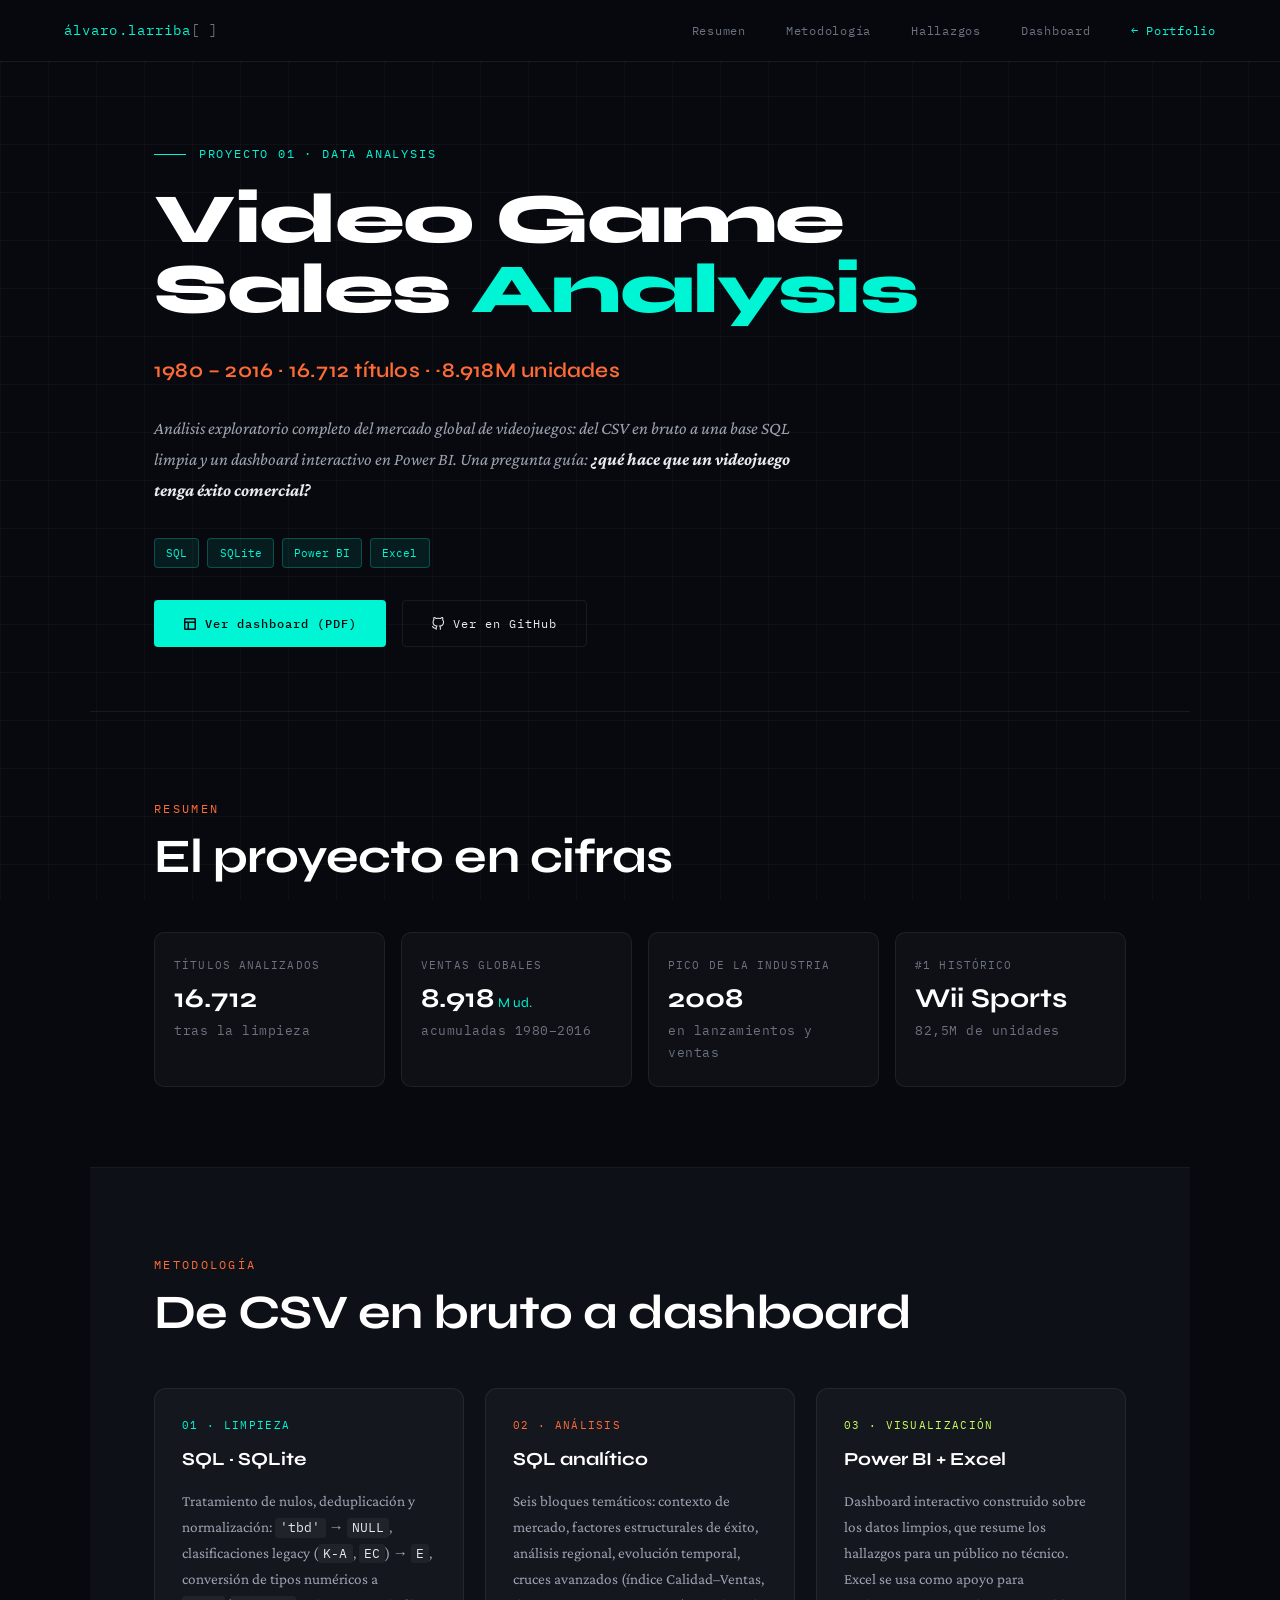
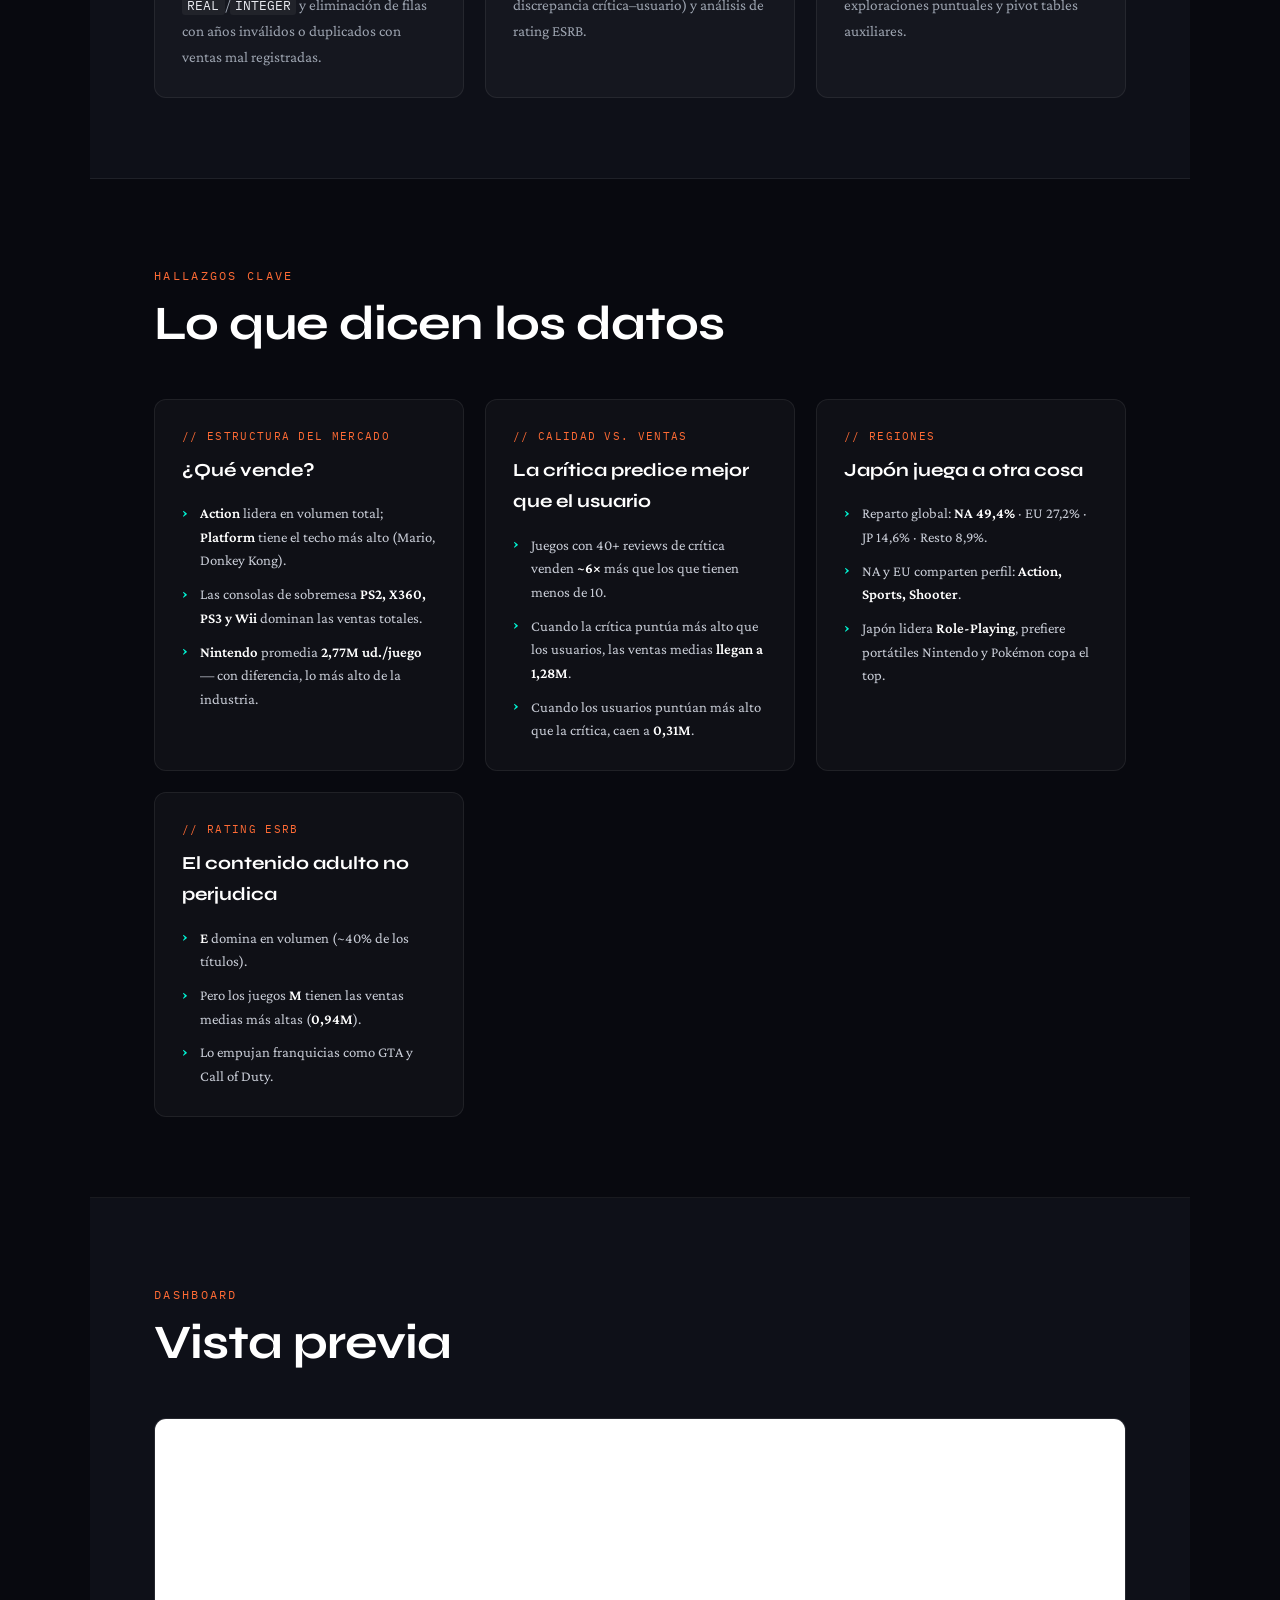
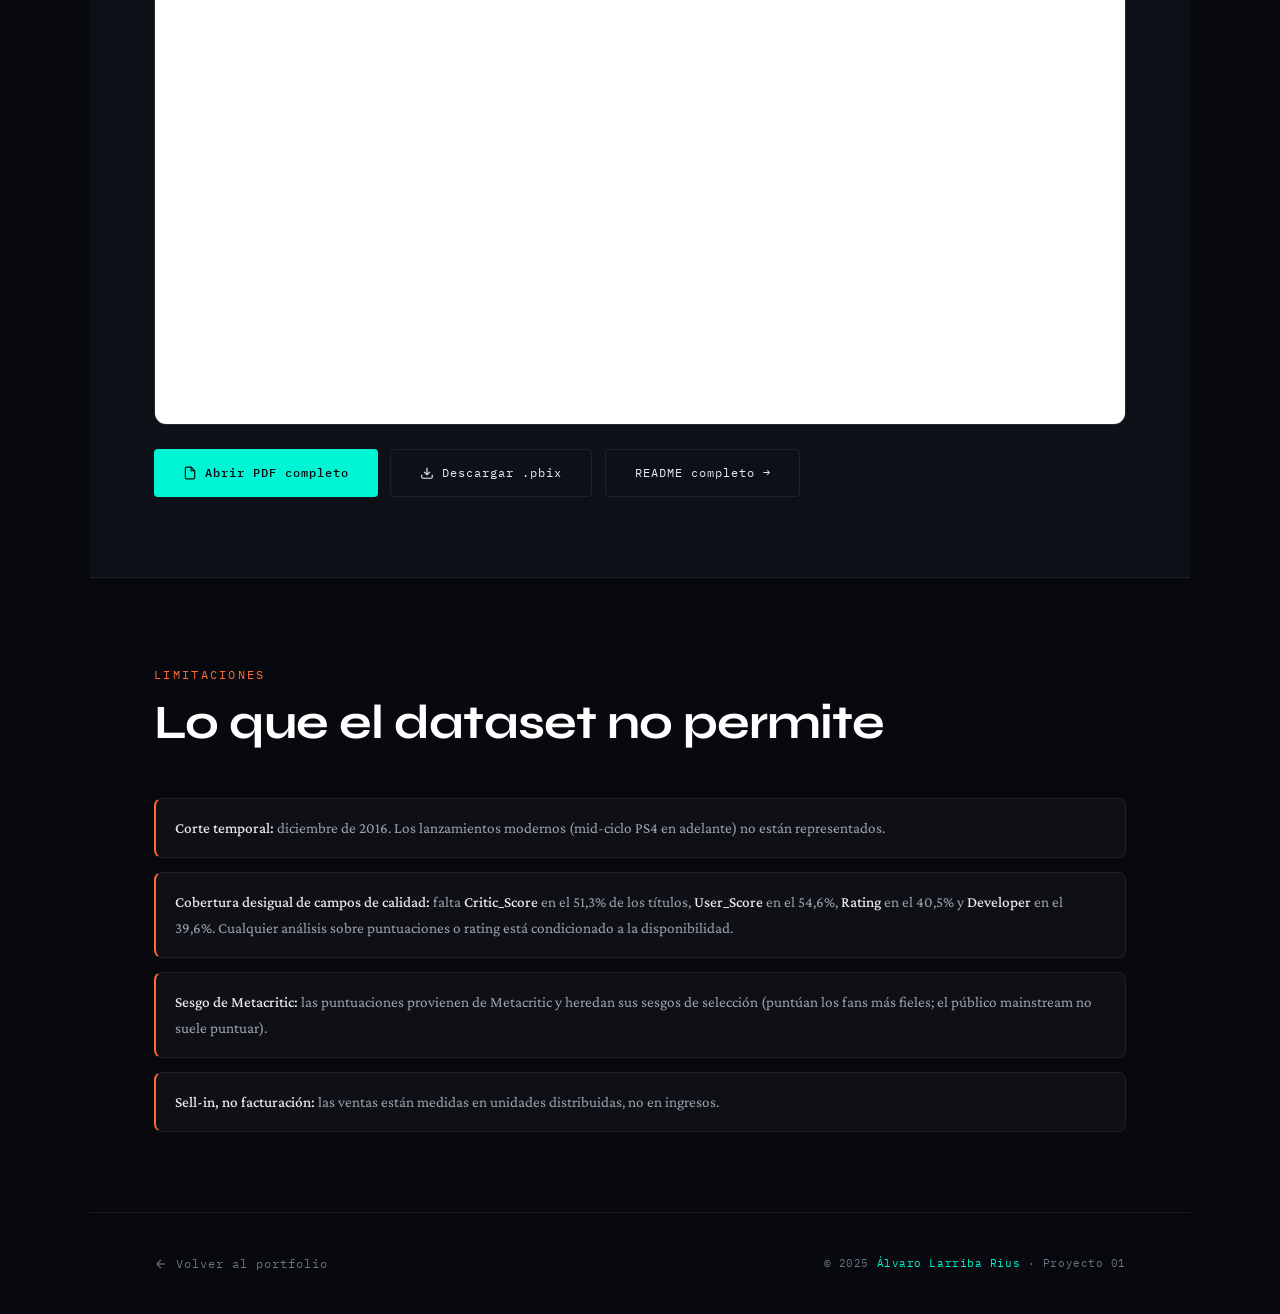
==== projects/proyecto-1/index.html @ a2db3024 "Initial commit: portfolio + Proyecto 01 (Video Game Sales Analysis)" ====
<!DOCTYPE html>
<html lang="es">
<head>
  <meta charset="UTF-8" />
  <meta name="viewport" content="width=device-width, initial-scale=1.0" />
  <title>Video Game Sales Analysis (1980–2016) · Álvaro Larriba</title>
  <meta name="description" content="Análisis exploratorio del mercado global de videojuegos: 16.712 títulos, ~8.918M unidades vendidas. SQL + Power BI + Excel." />

  <link rel="preconnect" href="https://fonts.googleapis.com" />
  <link rel="preconnect" href="https://fonts.gstatic.com" crossorigin />
  <link href="https://fonts.googleapis.com/css2?family=Syne:wght@400;600;700;800&family=IBM+Plex+Mono:wght@300;400;500&family=Crimson+Pro:ital,wght@0,300;0,400;1,300&display=swap" rel="stylesheet" />
  <link rel="stylesheet" href="../../css/styles.css" />

  <style>
    /* ============================================
       OVERRIDES sobre el styles.css del portfolio
       (el portfolio usa scroll oculto con page-view;
        aquí queremos scroll natural de página única)
       ============================================ */
    body { overflow: auto; }
    main.project-page { position: relative; z-index: 1; max-width: 1100px; margin: 0 auto; }

    /* HERO del proyecto */
    .project-hero {
      padding: 9rem 4rem 4rem;
      border-bottom: 1px solid var(--border);
    }
    .project-hero h1 {
      font-size: clamp(2.4rem, 5.5vw, 4.8rem);
      margin-bottom: 0.4em;
    }
    .project-hero .project-meta {
      font-family: 'Syne', sans-serif;
      font-size: clamp(1rem, 2vw, 1.3rem);
      font-weight: 600;
      color: var(--orange);
      margin-bottom: 1.6rem;
      letter-spacing: 0.01em;
    }
    .project-hero .project-lead {
      font-size: 1.1rem; color: #9ca3af;
      max-width: 640px; line-height: 1.75;
      margin-bottom: 2rem; font-style: italic;
    }
    .hero-tags {
      display: flex; flex-wrap: wrap; gap: 0.5rem;
      margin-bottom: 2rem;
    }
    .hero-tags .tag { color: var(--cyan); background: rgba(0,245,212,0.08); border-color: rgba(0,245,212,0.25); }

    /* Secciones */
    .project-section {
      padding: 5rem 4rem;
      border-bottom: 1px solid var(--border);
    }
    .project-section:last-of-type { border-bottom: none; }

    /* Estadísticas */
    .stats-grid {
      display: grid;
      grid-template-columns: repeat(auto-fit, minmax(200px, 1fr));
      gap: 1rem;
      margin-top: 1rem;
    }
    .stat-card {
      background: var(--card); border: 1px solid var(--border);
      border-radius: 10px; padding: 1.4rem 1.2rem;
      transition: border-color 0.2s, transform 0.2s;
    }
    .stat-card:hover { border-color: rgba(0,245,212,0.25); transform: translateY(-2px); }
    .stat-label {
      font-family: 'IBM Plex Mono', monospace;
      font-size: 0.68rem; letter-spacing: 0.1em; text-transform: uppercase;
      color: var(--muted); margin-bottom: 0.6rem;
    }
    .stat-value {
      font-family: 'Syne', sans-serif; font-size: 1.7rem;
      font-weight: 700; color: #fff; line-height: 1.1;
    }
    .stat-value .unit {
      font-size: 0.85rem; color: var(--cyan); margin-left: 0.25em; font-weight: 400;
    }
    .stat-sub {
      margin-top: 0.4rem; font-size: 0.8rem; color: var(--muted);
      font-family: 'IBM Plex Mono', monospace; letter-spacing: 0.04em;
    }

    /* Metodología */
    .method-grid {
      display: grid;
      grid-template-columns: repeat(auto-fit, minmax(260px, 1fr));
      gap: 1.3rem;
    }
    .method-card {
      background: var(--card); border: 1px solid var(--border);
      border-radius: 12px; padding: 1.7rem;
      position: relative; overflow: hidden;
      transition: transform 0.25s, border-color 0.25s;
    }
    .method-card::before {
      content: ''; position: absolute; top: 0; left: 0; right: 0; height: 3px;
      background: var(--ac, var(--cyan));
      transform: scaleX(0); transform-origin: left;
      transition: transform 0.3s;
    }
    .method-card:hover { transform: translateY(-3px); }
    .method-card:hover::before { transform: scaleX(1); }
    .method-card:nth-child(1) { --ac: var(--cyan); }
    .method-card:nth-child(2) { --ac: var(--orange); }
    .method-card:nth-child(3) { --ac: var(--lime); }
    .method-step {
      font-family: 'IBM Plex Mono', monospace;
      font-size: 0.68rem; letter-spacing: 0.12em;
      text-transform: uppercase; color: var(--ac, var(--cyan));
      margin-bottom: 0.6rem;
    }
    .method-title {
      font-family: 'Syne', sans-serif; font-size: 1.15rem;
      font-weight: 700; color: #fff; margin-bottom: 0.8rem;
    }
    .method-body {
      font-size: 0.95rem; color: #9ca3af; line-height: 1.7;
    }
    .method-body code {
      font-family: 'IBM Plex Mono', monospace; font-size: 0.85em;
      background: rgba(255,255,255,0.05); padding: 0.1em 0.4em;
      border-radius: 3px; color: var(--text);
    }

    /* Hallazgos */
    .findings-grid {
      display: grid;
      grid-template-columns: repeat(auto-fit, minmax(280px, 1fr));
      gap: 1.3rem;
    }
    .finding-card {
      background: var(--card); border: 1px solid var(--border);
      border-radius: 12px; padding: 1.7rem;
      transition: border-color 0.2s, transform 0.2s;
    }
    .finding-card:hover { border-color: rgba(255,107,53,0.25); transform: translateY(-2px); }
    .finding-head {
      font-family: 'IBM Plex Mono', monospace;
      font-size: 0.68rem; letter-spacing: 0.12em;
      text-transform: uppercase; color: var(--orange);
      margin-bottom: 0.6rem;
    }
    .finding-title {
      font-family: 'Syne', sans-serif; font-size: 1.15rem;
      font-weight: 700; color: #fff; margin-bottom: 1rem;
    }
    .finding-card ul {
      list-style: none; padding: 0; margin: 0;
      display: flex; flex-direction: column; gap: 0.65rem;
    }
    .finding-card li {
      font-size: 0.92rem; color: #c8ccd6; line-height: 1.6;
      padding-left: 1.1rem; position: relative;
    }
    .finding-card li::before {
      content: '›'; position: absolute; left: 0; top: -0.1em;
      color: var(--cyan); font-weight: 700;
    }
    .finding-card strong { color: #fff; font-weight: 600; }

    /* Dashboard preview */
    .dashboard-frame {
      position: relative;
      border: 1px solid var(--border);
      border-radius: 12px; overflow: hidden;
      background: var(--card);
      aspect-ratio: 16 / 10;
      margin-bottom: 1.5rem;
    }
    .dashboard-frame iframe {
      width: 100%; height: 100%; border: 0;
      background: #fff;
    }
    .dashboard-fallback {
      display: none;
      padding: 3rem 2rem; text-align: center;
    }
    .dashboard-fallback svg { opacity: 0.5; margin-bottom: 1rem; }
    .dashboard-actions {
      display: flex; gap: 0.8rem; flex-wrap: wrap;
    }

    /* Limitaciones */
    .limits-list {
      list-style: none; padding: 0; margin: 0;
      display: flex; flex-direction: column; gap: 0.9rem;
    }
    .limits-list li {
      font-size: 0.95rem; color: #9ca3af; line-height: 1.7;
      padding: 1rem 1.2rem;
      background: var(--card); border: 1px solid var(--border);
      border-radius: 8px; border-left: 2px solid var(--orange);
    }
    .limits-list li strong { color: var(--text); font-weight: 500; }

    /* Footer del proyecto */
    .project-footer {
      padding: 2.5rem 4rem;
      display: flex; justify-content: space-between; align-items: center;
      gap: 1rem; flex-wrap: wrap;
      border-top: 1px solid var(--border);
    }
    .project-footer .back-link {
      font-family: 'IBM Plex Mono', monospace;
      font-size: 0.78rem; letter-spacing: 0.08em;
      color: var(--muted); transition: color 0.2s;
      display: inline-flex; align-items: center; gap: 0.5rem;
    }
    .project-footer .back-link:hover { color: var(--cyan); }
    .project-footer .footer-copy {
      font-family: 'IBM Plex Mono', monospace;
      font-size: 0.7rem; color: var(--muted);
    }
    .project-footer .footer-copy span { color: var(--cyan); }

    /* Responsive */
    @media (max-width: 768px) {
      .project-hero { padding: 7rem 1.5rem 3rem; }
      .project-section { padding: 3.5rem 1.5rem; }
      .project-footer { padding: 1.8rem 1.5rem; }
      .dashboard-frame { aspect-ratio: 4 / 5; }
    }
    @media (max-width: 480px) {
      .project-hero { padding: 6rem 1rem 2.5rem; }
      .project-section { padding: 2.8rem 1rem; }
      .project-footer { padding: 1.4rem 1rem; }
      .stat-value { font-size: 1.4rem; }
      .dashboard-frame { display: none; }
      .dashboard-fallback { display: block; }
    }
  </style>
</head>
<body>

  <!-- NAV -->
  <nav>
    <a href="../../index.html" class="nav-logo">álvaro.larriba<span style="color:var(--muted)">[ ]</span></a>
    <ul class="nav-links">
      <li><a href="#overview">Resumen</a></li>
      <li><a href="#methodology">Metodología</a></li>
      <li><a href="#findings">Hallazgos</a></li>
      <li><a href="#dashboard">Dashboard</a></li>
      <li><a href="../../index.html#projects" style="color:var(--cyan)">← Portfolio</a></li>
    </ul>
  </nav>

  <main class="project-page">

    <!-- HERO -->
    <section class="project-hero">
      <div class="hero-tag">Proyecto 01 · Data Analysis</div>
      <h1>Video Game<br>Sales <span class="accent">Analysis</span></h1>
      <div class="project-meta">1980 – 2016 · 16.712 títulos · ~8.918M unidades</div>
      <p class="project-lead">
        Análisis exploratorio completo del mercado global de videojuegos: del CSV en bruto
        a una base SQL limpia y un dashboard interactivo en Power BI. Una pregunta guía:
        <strong style="color:var(--text)">¿qué hace que un videojuego tenga éxito comercial?</strong>
      </p>
      <div class="hero-tags">
        <span class="tag solid">SQL</span>
        <span class="tag solid">SQLite</span>
        <span class="tag solid">Power BI</span>
        <span class="tag solid">Excel</span>
      </div>
      <div class="hero-ctas">
        <a href="powerbi/Video%20Games%20Market%20Analysis.pdf" target="_blank" rel="noopener" class="btn btn-primary">
          <svg width="14" height="14" viewBox="0 0 24 24" fill="none" stroke="currentColor" stroke-width="2.5"><rect x="3" y="3" width="18" height="18" rx="1"/><path d="M3 9h18M9 21V9"/></svg>
          Ver dashboard (PDF)
        </a>
        <a href="https://github.com/alvaro-larry/Portfolio/tree/main/projects/proyecto-1" target="_blank" rel="noopener" class="btn btn-ghost">
          <svg width="14" height="14" viewBox="0 0 24 24" fill="none" stroke="currentColor" stroke-width="1.8"><path d="M9 19c-5 1.5-5-2.5-7-3m14 6v-3.87a3.37 3.37 0 00-.94-2.61c3.14-.35 6.44-1.54 6.44-7A5.44 5.44 0 0020 4.77 5.07 5.07 0 0019.91 1S18.73.65 16 2.48a13.38 13.38 0 00-7 0C6.27.65 5.09 1 5.09 1A5.07 5.07 0 005 4.77a5.44 5.44 0 00-1.5 3.78c0 5.42 3.3 6.61 6.44 7A3.37 3.37 0 009 18.13V22"/></svg>
          Ver en GitHub
        </a>
      </div>
    </section>

    <!-- OVERVIEW -->
    <section id="overview" class="project-section">
      <div class="section-label">Resumen</div>
      <h2>El proyecto en cifras</h2>
      <div class="stats-grid">
        <div class="stat-card">
          <div class="stat-label">Títulos analizados</div>
          <div class="stat-value">16.712</div>
          <div class="stat-sub">tras la limpieza</div>
        </div>
        <div class="stat-card">
          <div class="stat-label">Ventas globales</div>
          <div class="stat-value">8.918<span class="unit">M ud.</span></div>
          <div class="stat-sub">acumuladas 1980–2016</div>
        </div>
        <div class="stat-card">
          <div class="stat-label">Pico de la industria</div>
          <div class="stat-value">2008</div>
          <div class="stat-sub">en lanzamientos y ventas</div>
        </div>
        <div class="stat-card">
          <div class="stat-label">#1 histórico</div>
          <div class="stat-value">Wii Sports</div>
          <div class="stat-sub">82,5M de unidades</div>
        </div>
      </div>
    </section>

    <!-- METHODOLOGY -->
    <section id="methodology" class="project-section" style="background: var(--bg2);">
      <div class="section-label">Metodología</div>
      <h2>De CSV en bruto a dashboard</h2>
      <div class="method-grid">

        <div class="method-card">
          <div class="method-step">01 · Limpieza</div>
          <div class="method-title">SQL · SQLite</div>
          <div class="method-body">
            Tratamiento de nulos, deduplicación y normalización: <code>'tbd'</code> → <code>NULL</code>,
            clasificaciones legacy (<code>K-A</code>, <code>EC</code>) → <code>E</code>, conversión de
            tipos numéricos a <code>REAL</code>/<code>INTEGER</code> y eliminación de filas con años
            inválidos o duplicados con ventas mal registradas.
          </div>
        </div>

        <div class="method-card">
          <div class="method-step">02 · Análisis</div>
          <div class="method-title">SQL analítico</div>
          <div class="method-body">
            Seis bloques temáticos: contexto de mercado, factores estructurales de éxito,
            análisis regional, evolución temporal, cruces avanzados (índice Calidad–Ventas,
            discrepancia crítica–usuario) y análisis de rating ESRB.
          </div>
        </div>

        <div class="method-card">
          <div class="method-step">03 · Visualización</div>
          <div class="method-title">Power BI + Excel</div>
          <div class="method-body">
            Dashboard interactivo construido sobre los datos limpios, que resume los hallazgos
            para un público no técnico. Excel se usa como apoyo para exploraciones puntuales y
            pivot tables auxiliares.
          </div>
        </div>

      </div>
    </section>

    <!-- FINDINGS -->
    <section id="findings" class="project-section">
      <div class="section-label">Hallazgos clave</div>
      <h2>Lo que dicen los datos</h2>
      <div class="findings-grid">

        <div class="finding-card">
          <div class="finding-head">// Estructura del mercado</div>
          <div class="finding-title">¿Qué vende?</div>
          <ul>
            <li><strong>Action</strong> lidera en volumen total; <strong>Platform</strong> tiene el techo más alto (Mario, Donkey Kong).</li>
            <li>Las consolas de sobremesa <strong>PS2, X360, PS3 y Wii</strong> dominan las ventas totales.</li>
            <li><strong>Nintendo</strong> promedia <strong>2,77M ud./juego</strong> — con diferencia, lo más alto de la industria.</li>
          </ul>
        </div>

        <div class="finding-card">
          <div class="finding-head">// Calidad vs. ventas</div>
          <div class="finding-title">La crítica predice mejor que el usuario</div>
          <ul>
            <li>Juegos con 40+ reviews de crítica venden <strong>~6×</strong> más que los que tienen menos de 10.</li>
            <li>Cuando la crítica puntúa más alto que los usuarios, las ventas medias <strong>llegan a 1,28M</strong>.</li>
            <li>Cuando los usuarios puntúan más alto que la crítica, caen a <strong>0,31M</strong>.</li>
          </ul>
        </div>

        <div class="finding-card">
          <div class="finding-head">// Regiones</div>
          <div class="finding-title">Japón juega a otra cosa</div>
          <ul>
            <li>Reparto global: <strong>NA 49,4%</strong> · EU 27,2% · JP 14,6% · Resto 8,9%.</li>
            <li>NA y EU comparten perfil: <strong>Action, Sports, Shooter</strong>.</li>
            <li>Japón lidera <strong>Role-Playing</strong>, prefiere portátiles Nintendo y Pokémon copa el top.</li>
          </ul>
        </div>

        <div class="finding-card">
          <div class="finding-head">// Rating ESRB</div>
          <div class="finding-title">El contenido adulto no perjudica</div>
          <ul>
            <li><strong>E</strong> domina en volumen (~40% de los títulos).</li>
            <li>Pero los juegos <strong>M</strong> tienen las ventas medias más altas (<strong>0,94M</strong>).</li>
            <li>Lo empujan franquicias como GTA y Call of Duty.</li>
          </ul>
        </div>

      </div>
    </section>

    <!-- DASHBOARD -->
    <section id="dashboard" class="project-section" style="background: var(--bg2);">
      <div class="section-label">Dashboard</div>
      <h2>Vista previa</h2>
      <div class="dashboard-frame">
        <iframe src="powerbi/Video%20Games%20Market%20Analysis.pdf#toolbar=0&navpanes=0&view=FitH" title="Dashboard Power BI · Video Games Market Analysis"></iframe>
      </div>
      <div class="dashboard-fallback">
        <svg width="56" height="56" viewBox="0 0 24 24" fill="none" stroke="currentColor" stroke-width="1.4"><path d="M14 2H6a2 2 0 0 0-2 2v16a2 2 0 0 0 2 2h12a2 2 0 0 0 2-2V8z"/><polyline points="14 2 14 8 20 8"/></svg>
        <p style="color:var(--muted);font-family:'IBM Plex Mono',monospace;font-size:0.85rem;margin-bottom:1.2rem;">
          La vista previa embebida no se muestra en móvil. Abre el PDF a tamaño completo:
        </p>
      </div>
      <div class="dashboard-actions">
        <a href="powerbi/Video%20Games%20Market%20Analysis.pdf" target="_blank" rel="noopener" class="btn btn-primary">
          <svg width="14" height="14" viewBox="0 0 24 24" fill="none" stroke="currentColor" stroke-width="2"><path d="M14 2H6a2 2 0 0 0-2 2v16a2 2 0 0 0 2 2h12a2 2 0 0 0 2-2V8z"/><polyline points="14 2 14 8 20 8"/></svg>
          Abrir PDF completo
        </a>
        <a href="powerbi/Video%20Games%20Market%20Analysis.pbix" class="btn btn-ghost">
          <svg width="14" height="14" viewBox="0 0 24 24" fill="none" stroke="currentColor" stroke-width="2"><path d="M21 15v4a2 2 0 0 1-2 2H5a2 2 0 0 1-2-2v-4"/><polyline points="7 10 12 15 17 10"/><line x1="12" y1="15" x2="12" y2="3"/></svg>
          Descargar .pbix
        </a>
        <a href="https://github.com/alvaro-larry/Portfolio/blob/main/projects/proyecto-1/README.md" target="_blank" rel="noopener" class="btn btn-ghost">
          README completo →
        </a>
      </div>
    </section>

    <!-- LIMITATIONS -->
    <section class="project-section">
      <div class="section-label">Limitaciones</div>
      <h2>Lo que el dataset no permite</h2>
      <ul class="limits-list">
        <li><strong>Corte temporal:</strong> diciembre de 2016. Los lanzamientos modernos (mid-ciclo PS4 en adelante) no están representados.</li>
        <li><strong>Cobertura desigual de campos de calidad:</strong> falta <strong>Critic_Score</strong> en el 51,3% de los títulos, <strong>User_Score</strong> en el 54,6%, <strong>Rating</strong> en el 40,5% y <strong>Developer</strong> en el 39,6%. Cualquier análisis sobre puntuaciones o rating está condicionado a la disponibilidad.</li>
        <li><strong>Sesgo de Metacritic:</strong> las puntuaciones provienen de Metacritic y heredan sus sesgos de selección (puntúan los fans más fieles; el público mainstream no suele puntuar).</li>
        <li><strong>Sell-in, no facturación:</strong> las ventas están medidas en unidades distribuidas, no en ingresos.</li>
      </ul>
    </section>

  </main>

  <!-- FOOTER -->
  <footer class="project-footer">
    <a href="../../index.html#projects" class="back-link">
      <svg width="14" height="14" viewBox="0 0 24 24" fill="none" stroke="currentColor" stroke-width="2"><line x1="19" y1="12" x2="5" y2="12"/><polyline points="12 19 5 12 12 5"/></svg>
      Volver al portfolio
    </a>
    <div class="footer-copy">© 2025 <span>Álvaro Larriba Rius</span> · Proyecto 01</div>
  </footer>

</body>
</html>
---- css/styles.css ----
:root {
      --bg:     #08090f;
      --bg2:    #0e1018;
      --grid:   rgba(255,255,255,0.03);
      --cyan:   #00f5d4;
      --orange: #ff6b35;
      --lime:   #c8ff57;
      --purple: #9b72ff;
      --text:   #e8eaf0;
      --muted:  #6b7280;
      --border: rgba(255,255,255,0.07);
      --card:   rgba(255,255,255,0.03);
    }
    *, *::before, *::after { box-sizing: border-box; margin: 0; padding: 0; }
    html { scroll-behavior: smooth; }
    body {
      background: var(--bg);
      color: var(--text);
      font-family: 'Crimson Pro', Georgia, serif;
      font-size: 18px;
      line-height: 1.7;
      overflow: hidden;
    }
    a { color: inherit; text-decoration: none; }

    body::before {
      content: '';
      position: fixed; inset: 0;
      background-image:
        linear-gradient(var(--grid) 1px, transparent 1px),
        linear-gradient(90deg, var(--grid) 1px, transparent 1px);
      background-size: 48px 48px;
      pointer-events: none; z-index: 0;
    }

    nav {
      position: fixed; top: 0; left: 0; right: 0; z-index: 100;
      display: flex; justify-content: space-between; align-items: center;
      padding: 1.2rem 4rem;
      background: rgba(8,9,15,0.85);
      backdrop-filter: blur(12px);
      border-bottom: 1px solid var(--border);
    }
    .nav-logo {
      font-family: 'IBM Plex Mono', monospace;
      font-size: 0.85rem; color: var(--cyan); letter-spacing: 0.08em;
    }
    .nav-links {
      display: flex; gap: 2.5rem; list-style: none;
      font-family: 'IBM Plex Mono', monospace;
      font-size: 0.78rem; letter-spacing: 0.06em;
    }
    .nav-links a { color: var(--muted); transition: color 0.2s; }
    .nav-links a:hover,
    .nav-links a.active { color: var(--cyan); }

    section { position: relative; z-index: 1; }
    main.page-wrapper {
      position: relative;
      min-height: 100vh;
      overflow: hidden;
    }
    .page-view {
      display: none;
      position: absolute;
      inset: 0;
      overflow-y: auto;
      padding-top: 8rem;
      background: inherit;
    }
    .page-view.active {
      display: block;
    }

    /* HERO */
    #hero {
      min-height: 100vh;
      display: flex; flex-direction: column; justify-content: center;
      padding: 8rem 4rem 4rem;
      max-width: 1100px; margin: 0 auto;
    }
    .hero-tag {
      font-family: 'IBM Plex Mono', monospace;
      font-size: 0.75rem; letter-spacing: 0.15em; color: var(--cyan);
      text-transform: uppercase; margin-bottom: 1.2rem;
      display: flex; align-items: center; gap: 0.8rem;
    }
    .hero-tag::before { content: ''; display: block; width: 32px; height: 1px; background: var(--cyan); }
    h1 {
      font-family: 'Syne', sans-serif; font-weight: 800;
      font-size: clamp(3rem, 7vw, 6.5rem); line-height: 1.0;
      letter-spacing: -0.02em; color: #fff; margin-bottom: 0.2em;
    }
    h1 .accent, .accent { color: var(--cyan); }
    .hero-role {
      font-family: 'Syne', sans-serif;
      font-size: clamp(1.2rem, 2.5vw, 1.8rem); font-weight: 600;
      color: var(--orange); margin-bottom: 1.8rem; letter-spacing: 0.01em;
    }
    .hero-desc {
      font-size: 1.15rem; color: #9ca3af;
      max-width: 560px; line-height: 1.8;
      margin-bottom: 3rem; font-style: italic;
    }
    .hero-ctas { display: flex; gap: 1rem; flex-wrap: wrap; }
    .btn {
      font-family: 'IBM Plex Mono', monospace;
      font-size: 0.78rem; letter-spacing: 0.08em;
      padding: 0.75rem 1.8rem; border-radius: 4px;
      cursor: pointer; transition: all 0.2s;
      display: inline-flex; align-items: center; gap: 0.5rem;
    }
    .btn-primary { background: var(--cyan); color: #08090f; border: none; font-weight: 500; }
    .btn-primary:hover { background: #fff; transform: translateY(-2px); box-shadow: 0 8px 30px rgba(0,245,212,0.25); }
    .btn-ghost { background: transparent; color: var(--text); border: 1px solid var(--border); }
    .btn-ghost:hover { border-color: var(--cyan); color: var(--cyan); transform: translateY(-2px); }
    .scroll-hint {
      position: absolute; bottom: 2.5rem; left: 50%; transform: translateX(-50%);
      display: flex; flex-direction: column; align-items: center; gap: 0.5rem;
      font-family: 'IBM Plex Mono', monospace; font-size: 0.65rem;
      letter-spacing: 0.12em; color: var(--muted);
      animation: bounce 2s infinite;
    }
    @keyframes bounce {
      0%,100% { transform: translateX(-50%) translateY(0); }
      50%      { transform: translateX(-50%) translateY(8px); }
    }
    .cursor {
      display: inline-block; width: 3px; height: 0.85em;
      background: var(--cyan); margin-left: 4px;
      vertical-align: middle; animation: blink 1s step-end infinite;
    }
    @keyframes blink { 0%,100% { opacity: 1; } 50% { opacity: 0; } }

    /* SHARED */
    .section-inner { max-width: 1100px; margin: 0 auto; padding: 6rem 4rem; position: relative; }
    .section-label {
      position: relative;
      font-family: 'IBM Plex Mono', monospace; font-size: 0.72rem;
      letter-spacing: 0.2em; text-transform: uppercase; color: var(--orange);
      margin-bottom: 0.8rem; display: inline-flex; align-items: center; gap: 0.8rem;
    }
    .section-label::after { content: ''; flex: 1; height: 1px; background: var(--border); max-width: 120px; }
    h2 {
      font-family: 'Syne', sans-serif; font-size: clamp(2rem, 4vw, 3rem);
      font-weight: 700; letter-spacing: -0.02em; color: #fff;
      margin-bottom: 3rem; line-height: 1.1;
    }

    /* ABOUT */
    #about { background: var(--bg2); }
    .about-grid { display: flex; flex-direction: column; gap: 3rem; align-items: stretch; }
    .about-text p { color: #9ca3af; margin-bottom: 1.2rem; font-size: 1.05rem; }
    .about-text p strong { color: var(--text); font-weight: 400; }
    .about-facts { display: flex; flex-direction: column; gap: 1.2rem; }
    .fact-item {
      display: flex; align-items: flex-start; gap: 1rem;
      padding: 1rem 1.2rem;
      background: var(--card); border: 1px solid var(--border); border-radius: 8px;
      transition: border-color 0.2s;
    }
    .fact-item:hover { border-color: var(--cyan); }
    .fact-icon { font-size: 1.3rem; flex-shrink: 0; margin-top: 0.1rem; }
    .fact-label { font-family: 'IBM Plex Mono', monospace; font-size: 0.68rem; letter-spacing: 0.1em; text-transform: uppercase; color: var(--muted); margin-bottom: 0.2rem; }
    .fact-value { font-size: 0.95rem; color: var(--text); }

    /* SKILLS */
    #skills { background: var(--bg); }
    .skills-grid { display: grid; grid-template-columns: repeat(auto-fit, minmax(240px, 1fr)); gap: 1.5rem; }
    .skill-card {
      background: var(--card); border: 1px solid var(--border); border-radius: 10px;
      padding: 1.6rem; transition: all 0.25s; position: relative; overflow: hidden;
    }
    .skill-card::before {
      content: ''; position: absolute; top: 0; left: 0; right: 0; height: 3px;
      background: var(--ac, var(--cyan)); transform: scaleX(0); transform-origin: left; transition: transform 0.3s;
    }
    .skill-card:hover { border-color: rgba(255,255,255,0.12); transform: translateY(-3px); }
    .skill-card:hover::before { transform: scaleX(1); }
    .skill-card:nth-child(1) { --ac: var(--cyan); }
    .skill-card:nth-child(2) { --ac: var(--orange); }
    .skill-card:nth-child(3) { --ac: var(--lime); }
    .skill-card:nth-child(4) { --ac: var(--purple); }
    .skill-cat { font-family: 'IBM Plex Mono', monospace; font-size: 0.7rem; letter-spacing: 0.12em; text-transform: uppercase; color: var(--ac, var(--cyan)); margin-bottom: 0.8rem; }
    .skill-title { font-family: 'Syne', sans-serif; font-size: 1.1rem; font-weight: 600; color: #fff; margin-bottom: 1rem; }
    .skill-tags { display: flex; flex-wrap: wrap; gap: 0.5rem; }
    .tag {
      font-family: 'IBM Plex Mono', monospace; font-size: 0.68rem;
      padding: 0.3rem 0.7rem;
      background: rgba(255,255,255,0.05); border: 1px solid var(--border);
      border-radius: 4px; color: var(--muted); transition: all 0.15s;
    }
    .tag.solid { background: rgba(0,245,212,0.08); border-color: rgba(0,245,212,0.25); color: var(--cyan); }
    .tag.learning { background: rgba(155,114,255,0.08); border-color: rgba(155,114,255,0.25); color: var(--purple); }

    /* PROJECTS */
    #projects { background: var(--bg2); }
    .projects-intro {
      font-family: 'IBM Plex Mono', monospace; font-size: 0.82rem;
      color: var(--muted); margin-bottom: 3rem;
      padding: 1rem 1.5rem;
      border-left: 2px solid var(--orange);
      background: rgba(255,107,53,0.04); border-radius: 0 6px 6px 0; line-height: 1.9;
    }
    .projects-grid { display: grid; grid-template-columns: repeat(auto-fill, minmax(300px, 1fr)); gap: 1.5rem; }
    .project-card {
      background: var(--card); border: 1px solid var(--border); border-radius: 12px;
      overflow: hidden; transition: all 0.3s; display: flex; flex-direction: column;
    }
    .project-card:hover { border-color: rgba(0,245,212,0.25); transform: translateY(-4px); box-shadow: 0 20px 40px rgba(0,0,0,0.4); }
    .project-thumb {
      height: 160px; background: linear-gradient(135deg, #0e1018 0%, #151b2e 100%);
      display: flex; align-items: center; justify-content: center;
      border-bottom: 1px solid var(--border);
    }
    .project-thumb-placeholder { display: flex; flex-direction: column; align-items: center; gap: 0.8rem; }
    .project-thumb-placeholder svg { opacity: 0.12; }
    .project-body { padding: 1.5rem; flex: 1; display: flex; flex-direction: column; }
    .project-tags { display: flex; gap: 0.4rem; flex-wrap: wrap; margin-bottom: 0.8rem; }
    .project-tag {
      font-family: 'IBM Plex Mono', monospace; font-size: 0.62rem;
      padding: 0.2rem 0.6rem; border-radius: 100px;
      background: rgba(0,245,212,0.08); border: 1px solid rgba(0,245,212,0.2); color: var(--cyan);
    }
    .project-title { font-family: 'Syne', sans-serif; font-size: 1.1rem; font-weight: 700; color: #fff; margin-bottom: 0.5rem; }
    .project-desc { font-size: 0.92rem; color: var(--muted); margin-bottom: 1.2rem; flex: 1; line-height: 1.65; }
    .project-links { display: flex; gap: 0.8rem; }
    .project-link {
      font-family: 'IBM Plex Mono', monospace; font-size: 0.7rem; letter-spacing: 0.06em;
      color: var(--muted); border: 1px solid var(--border); border-radius: 4px;
      padding: 0.4rem 0.9rem; transition: all 0.2s;
      display: flex; align-items: center; gap: 0.4rem;
    }
    .project-link:hover { color: var(--cyan); border-color: var(--cyan); }
    .project-card.coming-soon { border-style: dashed; opacity: 0.4; pointer-events: none; }

    /* CONTACT */
    #contact { background: var(--bg); }
    .contact-grid { display: grid; grid-template-columns: 1fr; gap: 5rem; align-items: start; }
    .contact-text { font-size: 1.05rem; color: #9ca3af; margin-bottom: 2.5rem; line-height: 1.85; }
    .contact-links { display: flex; flex-direction: column; gap: 1rem; }
    .contact-item {
      display: flex; align-items: center; gap: 1.2rem;
      padding: 1rem 1.4rem; background: var(--card);
      border: 1px solid var(--border); border-radius: 8px;
      transition: all 0.2s; color: var(--text);
    }
    .contact-item:hover { border-color: var(--cyan); transform: translateX(4px); color: var(--cyan); }
    .contact-item svg { flex-shrink: 0; opacity: 0.7; }
    .contact-item:hover svg { opacity: 1; }
    .contact-detail { display: flex; flex-direction: column; }
    .contact-type { font-family: 'IBM Plex Mono', monospace; font-size: 0.65rem; letter-spacing: 0.12em; text-transform: uppercase; color: var(--muted); margin-bottom: 0.15rem; }
    .contact-val { font-size: 0.92rem; }
    .contact-map {
      background: var(--card); border: 1px solid var(--border); border-radius: 12px;
      padding: 2rem; display: flex; flex-direction: column; gap: 1rem;
    }
    .map-label { font-family: 'IBM Plex Mono', monospace; font-size: 0.7rem; letter-spacing: 0.1em; text-transform: uppercase; color: var(--muted); }
    .map-location { font-family: 'Syne', sans-serif; font-size: 2.2rem; font-weight: 700; color: #fff; line-height: 1.1; }
    .map-sublocation { font-family: 'IBM Plex Mono', monospace; font-size: 0.78rem; color: var(--cyan); }
    .map-visual {
      margin-top: 0.5rem; height: 110px;
      background: radial-gradient(circle at 60% 50%, rgba(0,245,212,0.07) 0%, transparent 70%);
      border: 1px solid var(--border); border-radius: 8px;
      display: flex; align-items: center; justify-content: center;
    }
    .map-dot {
      width: 10px; height: 10px; background: var(--cyan); border-radius: 50%;
      animation: pulse 2s infinite;
    }
    @keyframes pulse {
      0%   { box-shadow: 0 0 0 0 rgba(0,245,212,0.5); }
      70%  { box-shadow: 0 0 0 20px rgba(0,245,212,0); }
      100% { box-shadow: 0 0 0 0 rgba(0,245,212,0); }
    }

    /* FOOTER */
    footer {
      position: relative; z-index: 1;
      border-top: 1px solid var(--border);
      padding: 2rem 4rem;
      display: flex; justify-content: space-between; align-items: center;
      max-width: 1100px; margin: 0 auto;
    }
    .footer-copy { font-family: 'IBM Plex Mono', monospace; font-size: 0.7rem; color: var(--muted); letter-spacing: 0.05em; }
    .footer-copy span { color: var(--cyan); }
    .footer-socials { display: flex; gap: 1.2rem; }
    .footer-socials a { color: var(--muted); transition: color 0.2s; display: flex; align-items: center; }
    .footer-socials a:hover { color: var(--cyan); }

    /* ANIMATIONS */
    .fade-up { opacity: 0; transform: translateY(24px); transition: opacity 0.7s ease, transform 0.7s ease; }
    .fade-up.visible { opacity: 1; transform: none; }
    .fade-up:nth-child(2) { transition-delay: 0.1s; }
    .fade-up:nth-child(3) { transition-delay: 0.2s; }
    .fade-up:nth-child(4) { transition-delay: 0.3s; }

    /* RESPONSIVE */
    
    /* TABLET (1024px y menor) */
    @media (max-width: 1024px) {
      nav { padding: 1rem 2.5rem; }
      .section-inner { padding: 5rem 2.5rem; }
      #hero { padding: 7rem 2.5rem 4rem; }
      .nav-links { gap: 1.8rem; }
      .projects-grid { grid-template-columns: repeat(auto-fill, minmax(280px, 1fr)); }
      footer { padding: 1.5rem 2.5rem; }
    }

    /* TABLET PEQUEÑO (768px y menor) */
    @media (max-width: 768px) {
      body { font-size: 16px; }
      
      nav { 
        padding: 1rem 1.5rem; 
        flex-direction: column;
        gap: 1rem;
      }
      .nav-logo { font-size: 0.8rem; }
      .nav-links { 
        gap: 1.2rem; 
        font-size: 0.72rem; 
        width: 100%;
        justify-content: center;
        flex-wrap: wrap;
      }
      
      .section-inner { padding: 3.5rem 1.5rem; }
      #hero { padding: 6rem 1.5rem 3rem; }
      h1 { font-size: clamp(2rem, 6vw, 4rem); }
      h2 { font-size: clamp(1.5rem, 3.5vw, 2.5rem); margin-bottom: 2rem; }
      .hero-desc { font-size: 1rem; margin-bottom: 2rem; }
      
      .about-grid { gap: 2rem; }
      .about-text p { font-size: 0.95rem; margin-bottom: 1rem; }
      .fact-item { padding: 0.8rem 1rem; }
      .fact-icon { font-size: 1.1rem; }
      .fact-label { font-size: 0.62rem; }
      .fact-value { font-size: 0.88rem; }
      
      .skills-grid { grid-template-columns: 1fr; gap: 1.2rem; }
      .skill-card { padding: 1.2rem; }
      .skill-title { font-size: 1rem; }
      
      .projects-grid { grid-template-columns: 1fr; gap: 1.2rem; }
      .projects-intro { font-size: 0.76rem; padding: 0.8rem 1.2rem; }
      .project-thumb { height: 140px; }
      .project-body { padding: 1.2rem; }
      .project-title { font-size: 1rem; }
      .project-desc { font-size: 0.85rem; margin-bottom: 1rem; }
      .project-links { gap: 0.6rem; }
      .project-link { font-size: 0.65rem; padding: 0.35rem 0.8rem; }
      
      .contact-grid { gap: 3rem; }
      .contact-text { font-size: 0.95rem; margin-bottom: 1.5rem; }
      .contact-item { padding: 0.8rem 1rem; gap: 1rem; }
      .contact-type { font-size: 0.6rem; }
      .contact-val { font-size: 0.85rem; }
      .contact-map { padding: 1.5rem; }
      .map-location { font-size: 1.8rem; }
      
      footer { 
        flex-direction: column; 
        gap: 1rem; 
        padding: 1.5rem; 
        text-align: center; 
      }
      .footer-copy { font-size: 0.65rem; }
      .footer-socials { gap: 1rem; }
      .footer-socials a svg { width: 16px; height: 16px; }
      
      .hero-ctas { gap: 0.8rem; }
      .btn { padding: 0.65rem 1.4rem; font-size: 0.72rem; }
      .btn svg { width: 12px; height: 12px; }
      
      .page-view { padding-top: 6rem; }
    }

    /* MÓVIL (480px y menor) */
    @media (max-width: 480px) {
      body { font-size: 15px; }
      
      nav { 
        padding: 0.8rem 1rem; 
        gap: 0.8rem;
      }
      .nav-logo { font-size: 0.72rem; letter-spacing: 0.05em; }
      .nav-links { 
        gap: 0.8rem; 
        font-size: 0.65rem;
      }
      
      .section-inner { padding: 2.5rem 1rem; }
      #hero { padding: 5rem 1rem 2rem; }
      h1 { font-size: clamp(1.5rem, 5vw, 3rem); line-height: 1.1; margin-bottom: 0.5em; }
      h2 { font-size: clamp(1.2rem, 3vw, 2rem); margin-bottom: 1.5rem; }
      .hero-tag { font-size: 0.65rem; margin-bottom: 1rem; gap: 0.5rem; }
      .hero-tag::before { width: 24px; }
      .hero-role { font-size: clamp(1rem, 2vw, 1.4rem); margin-bottom: 1.2rem; }
      .hero-desc { font-size: 0.92rem; max-width: 100%; margin-bottom: 1.5rem; line-height: 1.6; }
      
      .section-label { font-size: 0.65rem; gap: 0.6rem; }
      .section-label::after { max-width: 80px; }
      
      .about-text p { font-size: 0.9rem; margin-bottom: 0.8rem; line-height: 1.6; }
      .fact-item { padding: 0.7rem 0.9rem; gap: 0.8rem; }
      .fact-icon { font-size: 1rem; }
      .fact-label { font-size: 0.58rem; }
      .fact-value { font-size: 0.82rem; }
      
      .skills-grid { gap: 1rem; }
      .skill-card { padding: 1rem; }
      .skill-cat { font-size: 0.65rem; margin-bottom: 0.6rem; }
      .skill-title { font-size: 0.95rem; margin-bottom: 0.8rem; }
      .skill-tags { gap: 0.4rem; }
      .tag { font-size: 0.6rem; padding: 0.2rem 0.5rem; }
      
      .projects-grid { gap: 1rem; }
      .projects-intro { 
        font-size: 0.7rem; 
        padding: 0.7rem 1rem; 
        border-radius: 0 4px 4px 0;
        line-height: 1.6;
      }
      .project-thumb { height: 120px; }
      .project-body { padding: 1rem; }
      .project-tag { font-size: 0.58rem; padding: 0.15rem 0.5rem; }
      .project-title { font-size: 0.95rem; margin-bottom: 0.4rem; }
      .project-desc { font-size: 0.8rem; margin-bottom: 0.8rem; }
      .project-link { font-size: 0.6rem; padding: 0.3rem 0.7rem; }
      .project-links { gap: 0.5rem; flex-wrap: wrap; }
      
      .contact-text { font-size: 0.9rem; margin-bottom: 1.2rem; line-height: 1.6; }
      .contact-item { 
        padding: 0.7rem 0.9rem; 
        gap: 0.9rem;
        flex-direction: column;
        align-items: flex-start;
      }
      .contact-item svg { width: 16px; height: 16px; }
      .contact-type { font-size: 0.55rem; }
      .contact-val { font-size: 0.8rem; }
      .contact-map { padding: 1.2rem; }
      .map-label { font-size: 0.62rem; }
      .map-location { font-size: 1.5rem; }
      
      .page-view { padding-top: 5rem; }
      
      .hero-ctas { gap: 0.6rem; }
      .btn { padding: 0.6rem 1.2rem; font-size: 0.65rem; }
      
      footer { 
        padding: 1.2rem;
        font-size: 0.6rem;
      }
      .footer-copy { font-size: 0.6rem; }
      .footer-socials { gap: 0.8rem; }
      .footer-socials a svg { width: 14px; height: 14px; }
      
      body::before { background-size: 32px 32px; }
    }

    /* MÓVIL MUY PEQUEÑO (340px y menor) */
    @media (max-width: 340px) {
      nav { padding: 0.7rem 0.8rem; }
      .nav-logo { font-size: 0.65rem; }
      .nav-links { gap: 0.6rem; font-size: 0.6rem; }
      
      .section-inner { padding: 2rem 0.8rem; }
      #hero { padding: 4.5rem 0.8rem 1.5rem; }
      h1 { font-size: clamp(1.3rem, 4.5vw, 2.5rem); }
      h2 { font-size: clamp(1rem, 2.5vw, 1.8rem); margin-bottom: 1.2rem; }
      
      .btn { padding: 0.55rem 1rem; font-size: 0.6rem; }
      .hero-ctas { gap: 0.5rem; }
    }
  }
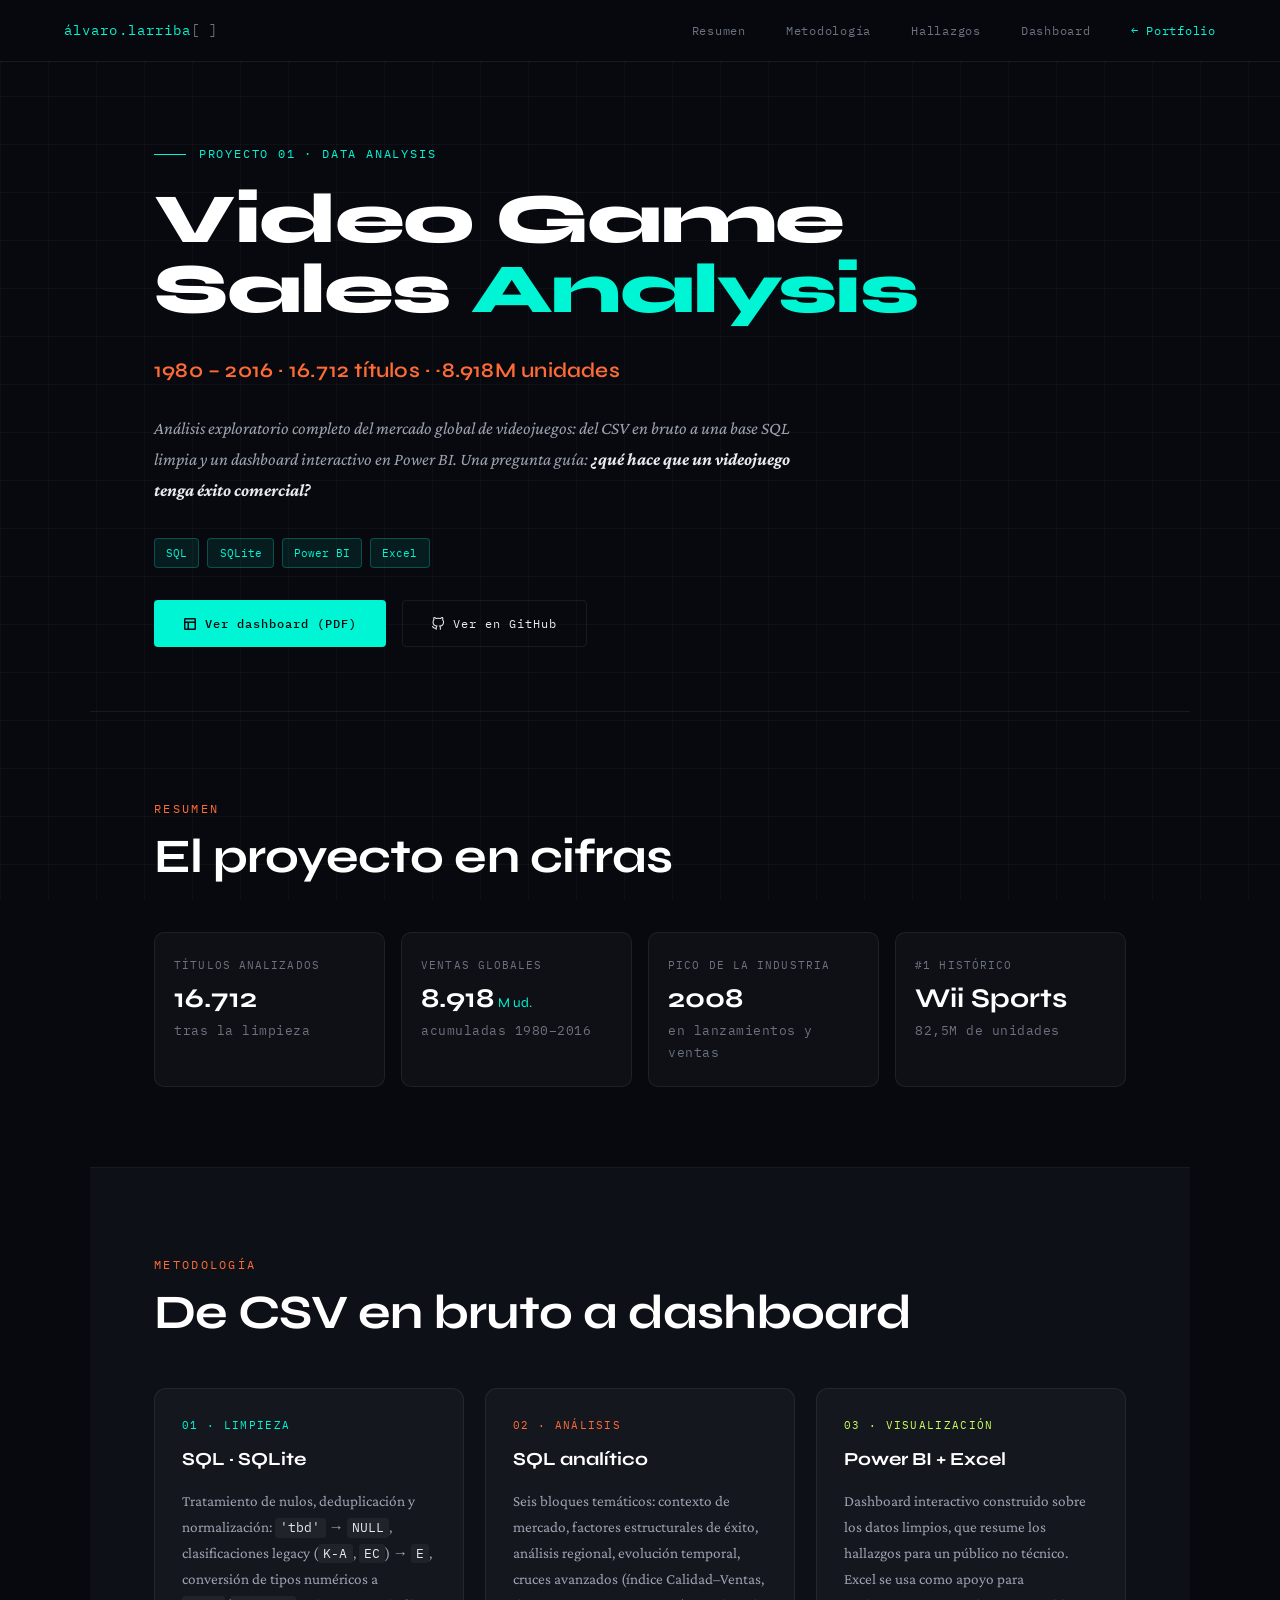
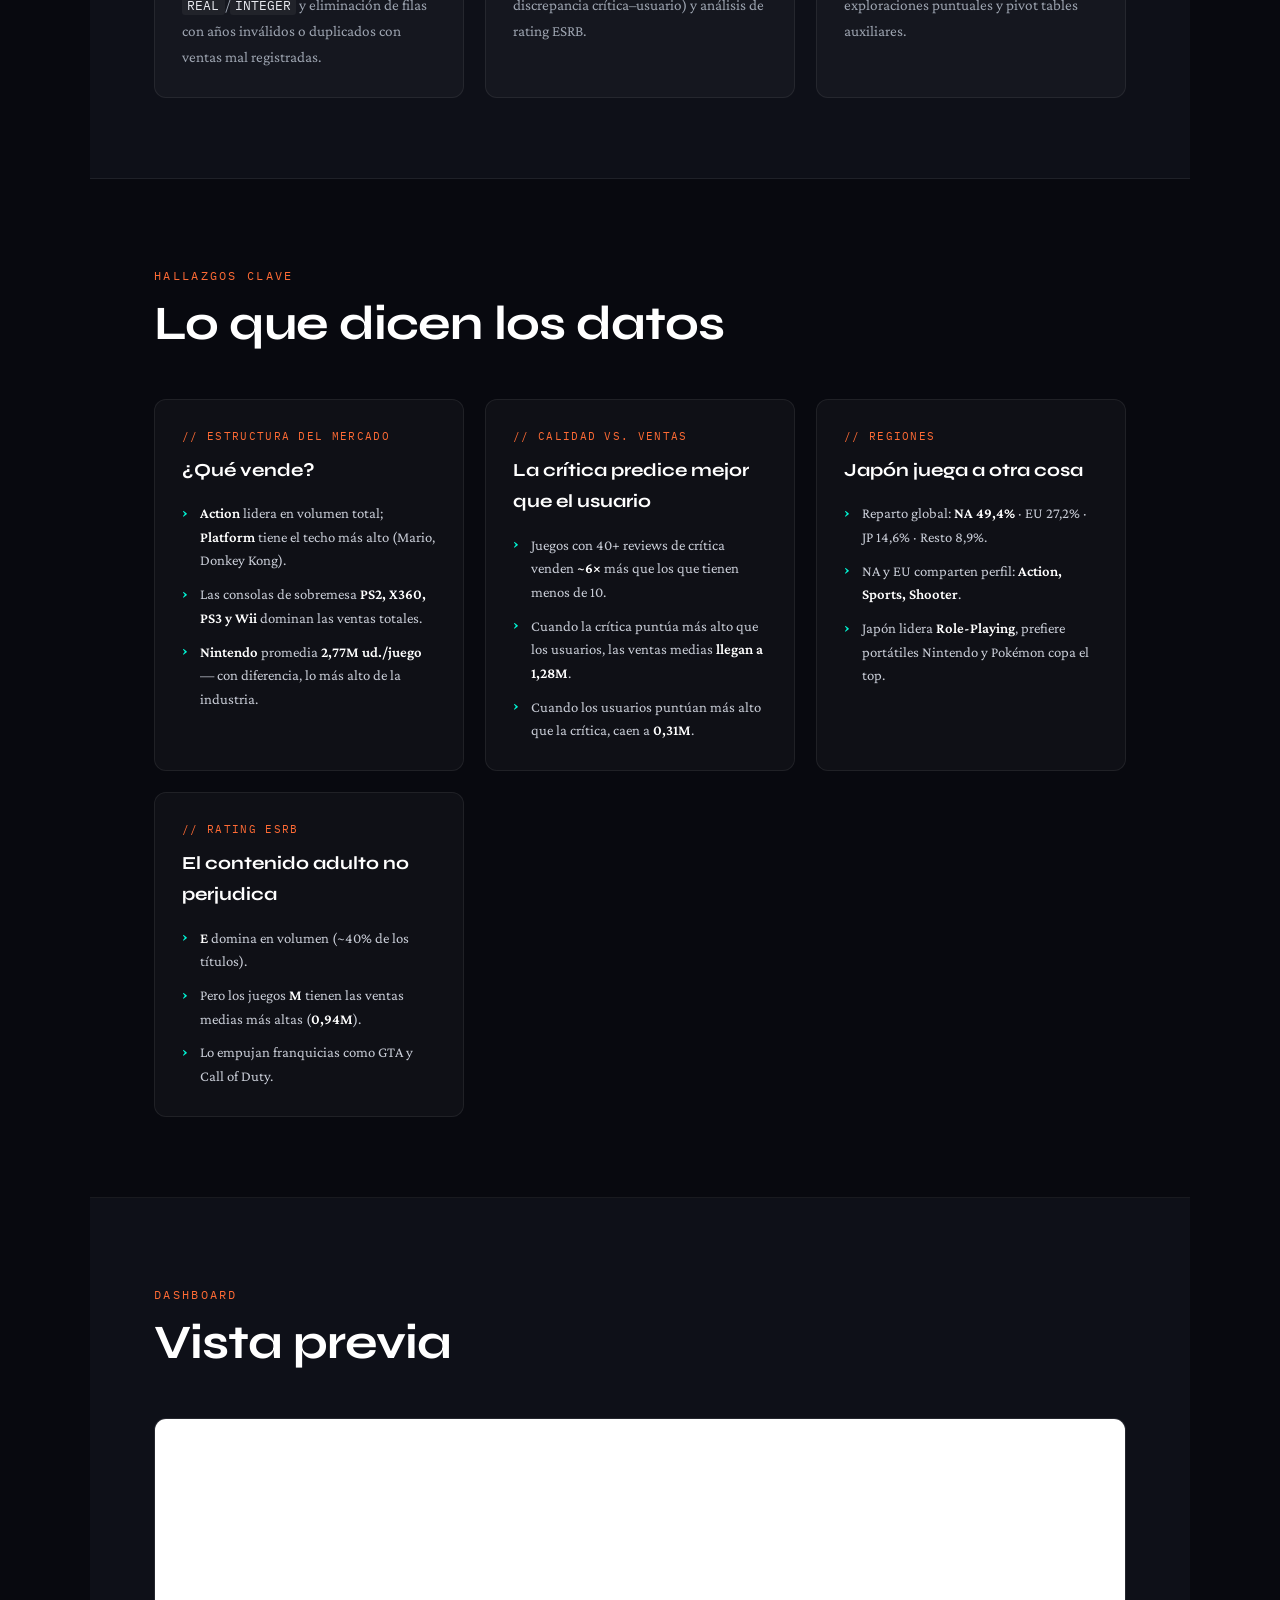
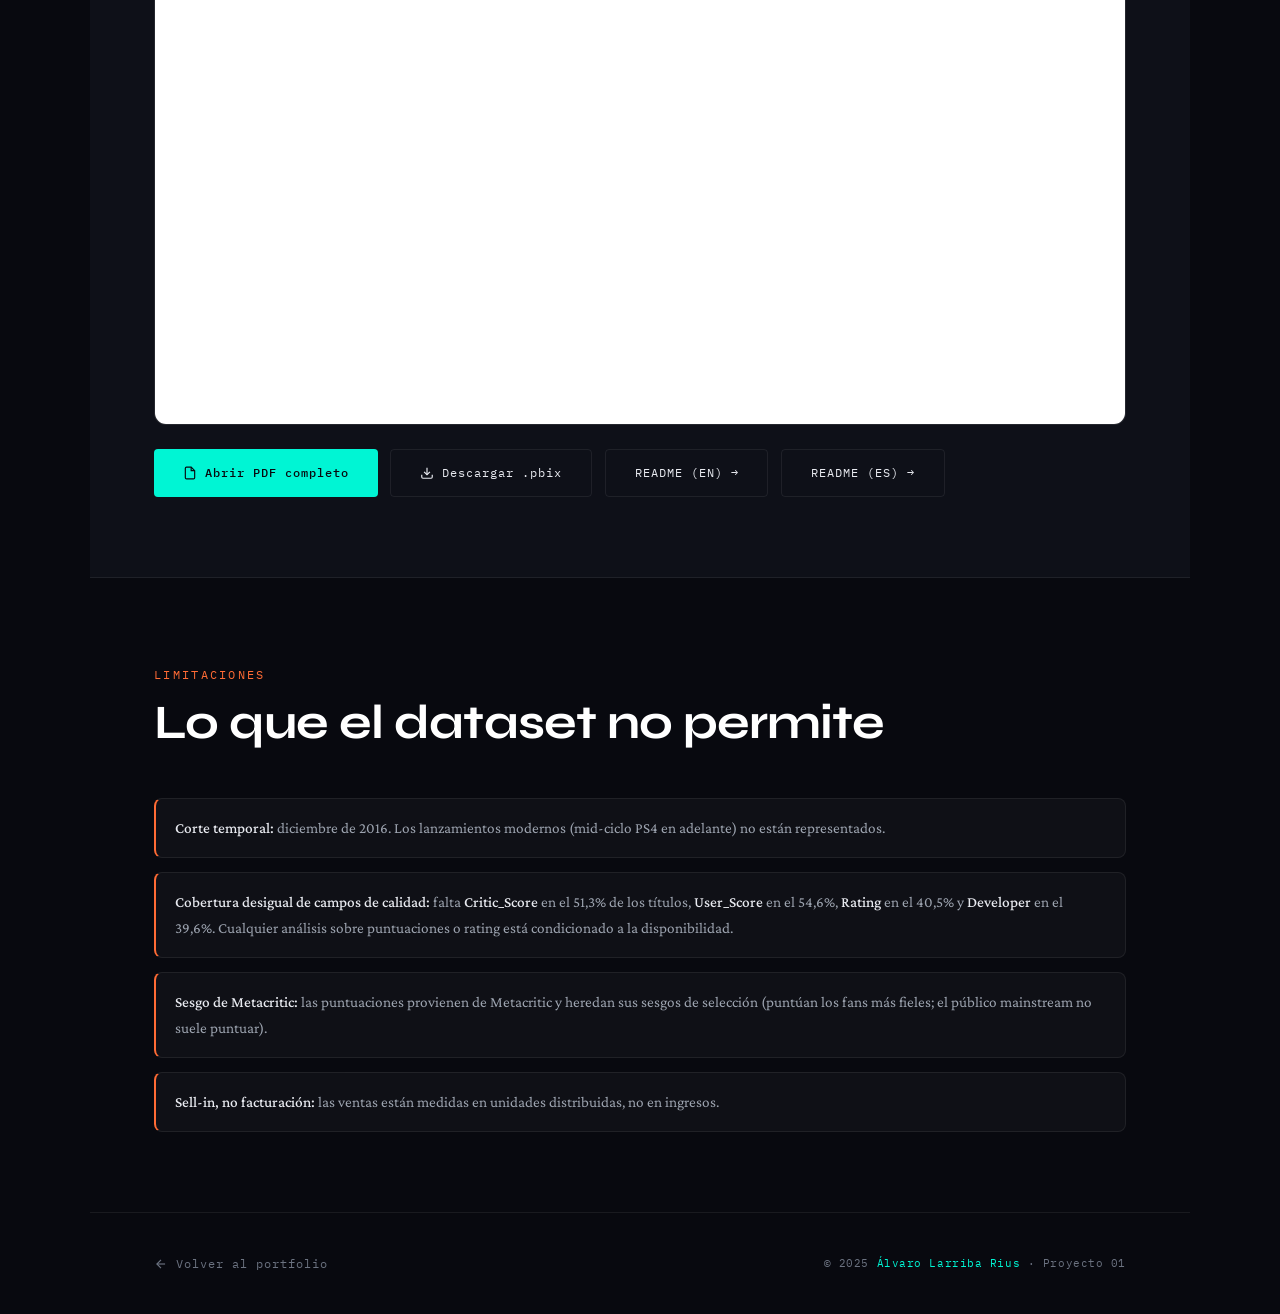
==== commit b27a5971: "Enlaces Github" ====
--- a/projects/proyecto-1/index.html
+++ b/projects/proyecto-1/index.html
@@ -419,7 +419,10 @@
           Descargar .pbix
         </a>
         <a href="https://github.com/alvaro-larry/Portfolio/blob/main/projects/proyecto-1/README.md" target="_blank" rel="noopener" class="btn btn-ghost">
-          README completo →
+          README (EN) →
+        </a>
+        <a href="https://github.com/alvaro-larry/Portfolio/blob/main/projects/proyecto-1/README.es.md" target="_blank" rel="noopener" class="btn btn-ghost">
+          README (ES) →
         </a>
       </div>
     </section>
--- a/css/styles.css
+++ b/css/styles.css
@@ -197,10 +197,45 @@
     #projects { background: var(--bg2); }
     .projects-intro {
       font-family: 'IBM Plex Mono', monospace; font-size: 0.82rem;
-      color: var(--muted); margin-bottom: 3rem;
+      color: var(--muted); margin-bottom: 1.5rem;
       padding: 1rem 1.5rem;
       border-left: 2px solid var(--orange);
       background: rgba(255,107,53,0.04); border-radius: 0 6px 6px 0; line-height: 1.9;
+    }
+    .repo-banner {
+      display: flex; align-items: center; gap: 1.2rem;
+      padding: 1.2rem 1.5rem; margin-bottom: 2.5rem;
+      background: var(--card); border: 1px solid var(--border);
+      border-radius: 10px; transition: all 0.2s;
+      color: var(--text); text-decoration: none;
+    }
+    .repo-banner:hover { border-color: var(--cyan); transform: translateY(-2px); }
+    .repo-banner svg { flex-shrink: 0; opacity: 0.8; transition: opacity 0.2s, color 0.2s; }
+    .repo-banner:hover svg { opacity: 1; color: var(--cyan); }
+    .repo-banner-text { flex: 1; display: flex; flex-direction: column; gap: 0.2rem; min-width: 0; }
+    .repo-banner-label {
+      font-family: 'IBM Plex Mono', monospace;
+      font-size: 0.7rem; letter-spacing: 0.12em;
+      text-transform: uppercase; color: var(--muted);
+    }
+    .repo-banner-url {
+      font-family: 'Syne', sans-serif;
+      font-size: 1rem; font-weight: 600; color: var(--text);
+      overflow: hidden; text-overflow: ellipsis; white-space: nowrap;
+    }
+    .repo-banner:hover .repo-banner-url { color: var(--cyan); }
+    .repo-banner-arrow {
+      font-family: 'IBM Plex Mono', monospace;
+      font-size: 1.3rem; color: var(--muted); flex-shrink: 0;
+      transition: transform 0.2s, color 0.2s;
+    }
+    .repo-banner:hover .repo-banner-arrow { color: var(--cyan); transform: translateX(4px); }
+    @media (max-width: 480px) {
+      .repo-banner { padding: 1rem 1.2rem; gap: 0.9rem; margin-bottom: 2rem; }
+      .repo-banner-label { font-size: 0.62rem; }
+      .repo-banner-url { font-size: 0.88rem; }
+      .repo-banner-arrow { font-size: 1.1rem; }
+      .repo-banner svg { width: 22px; height: 22px; }
     }
     .projects-grid { display: grid; grid-template-columns: repeat(auto-fill, minmax(300px, 1fr)); gap: 1.5rem; }
     .project-card {
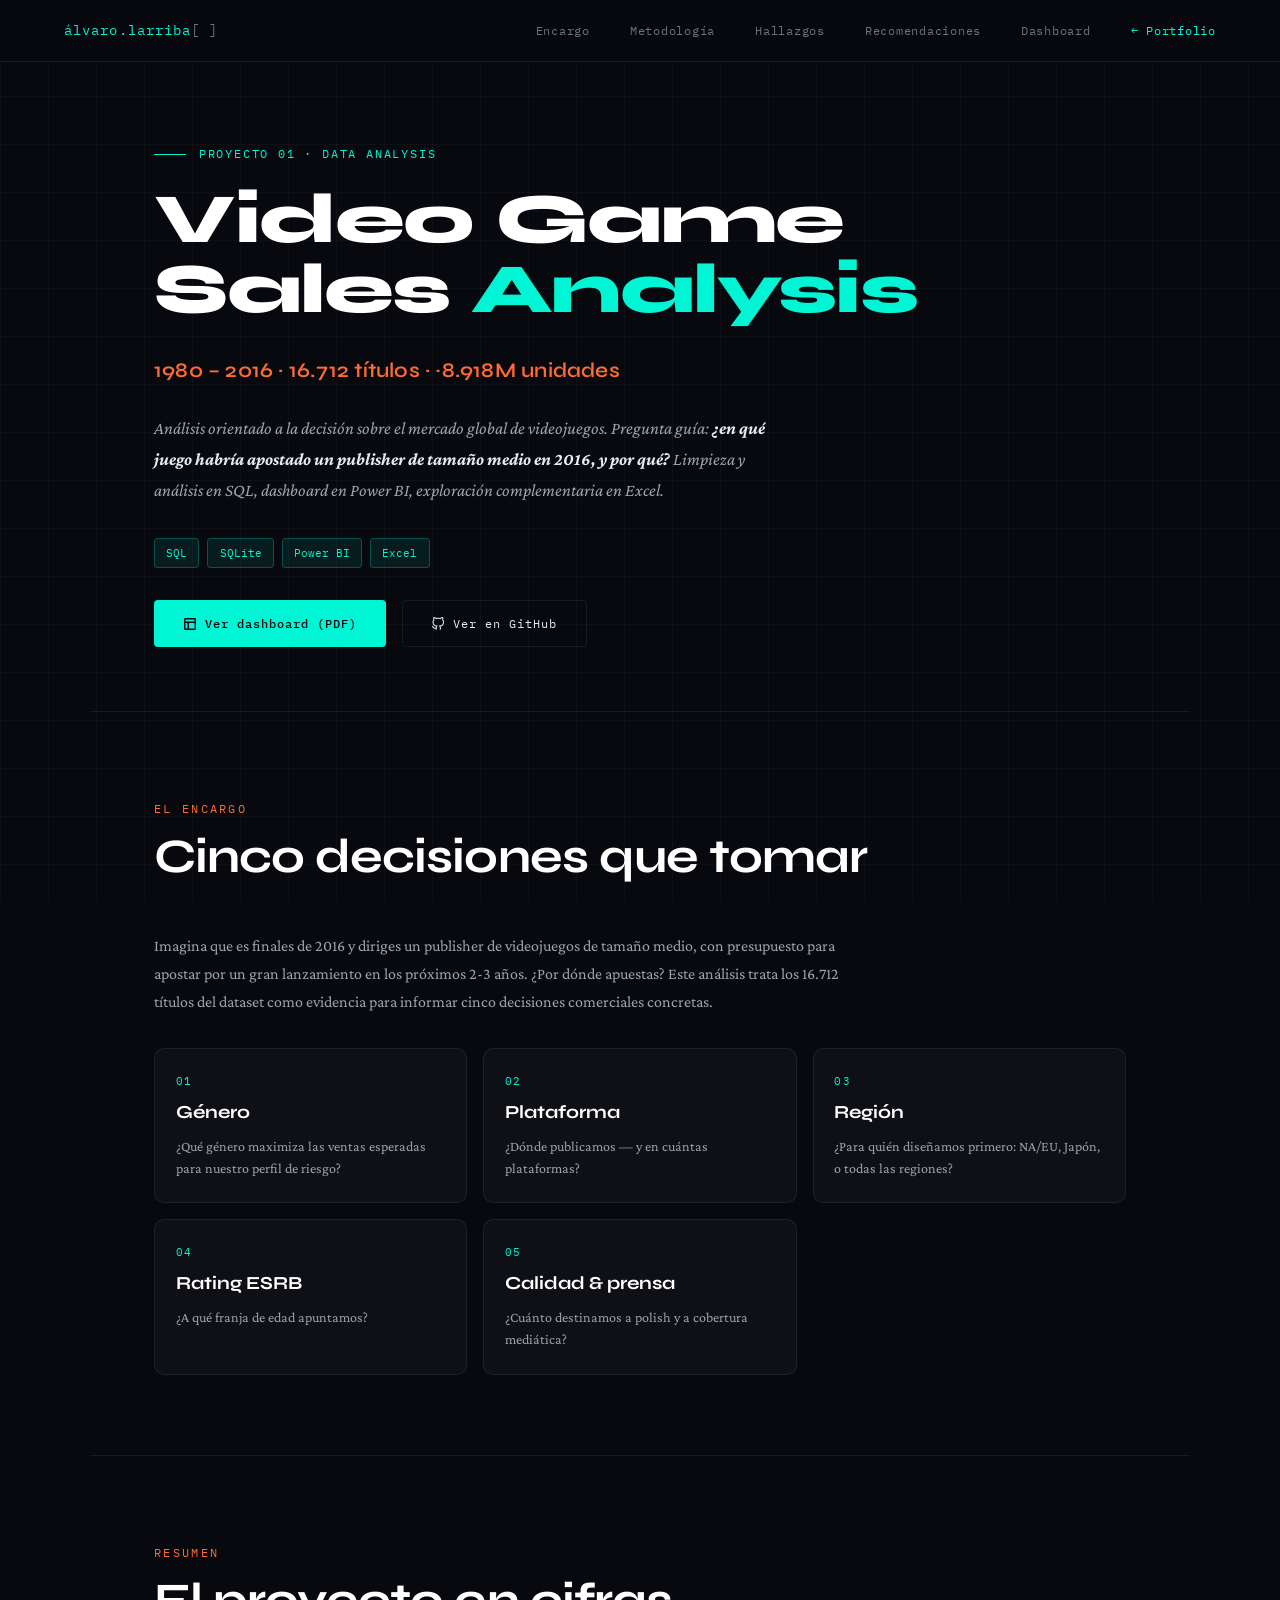
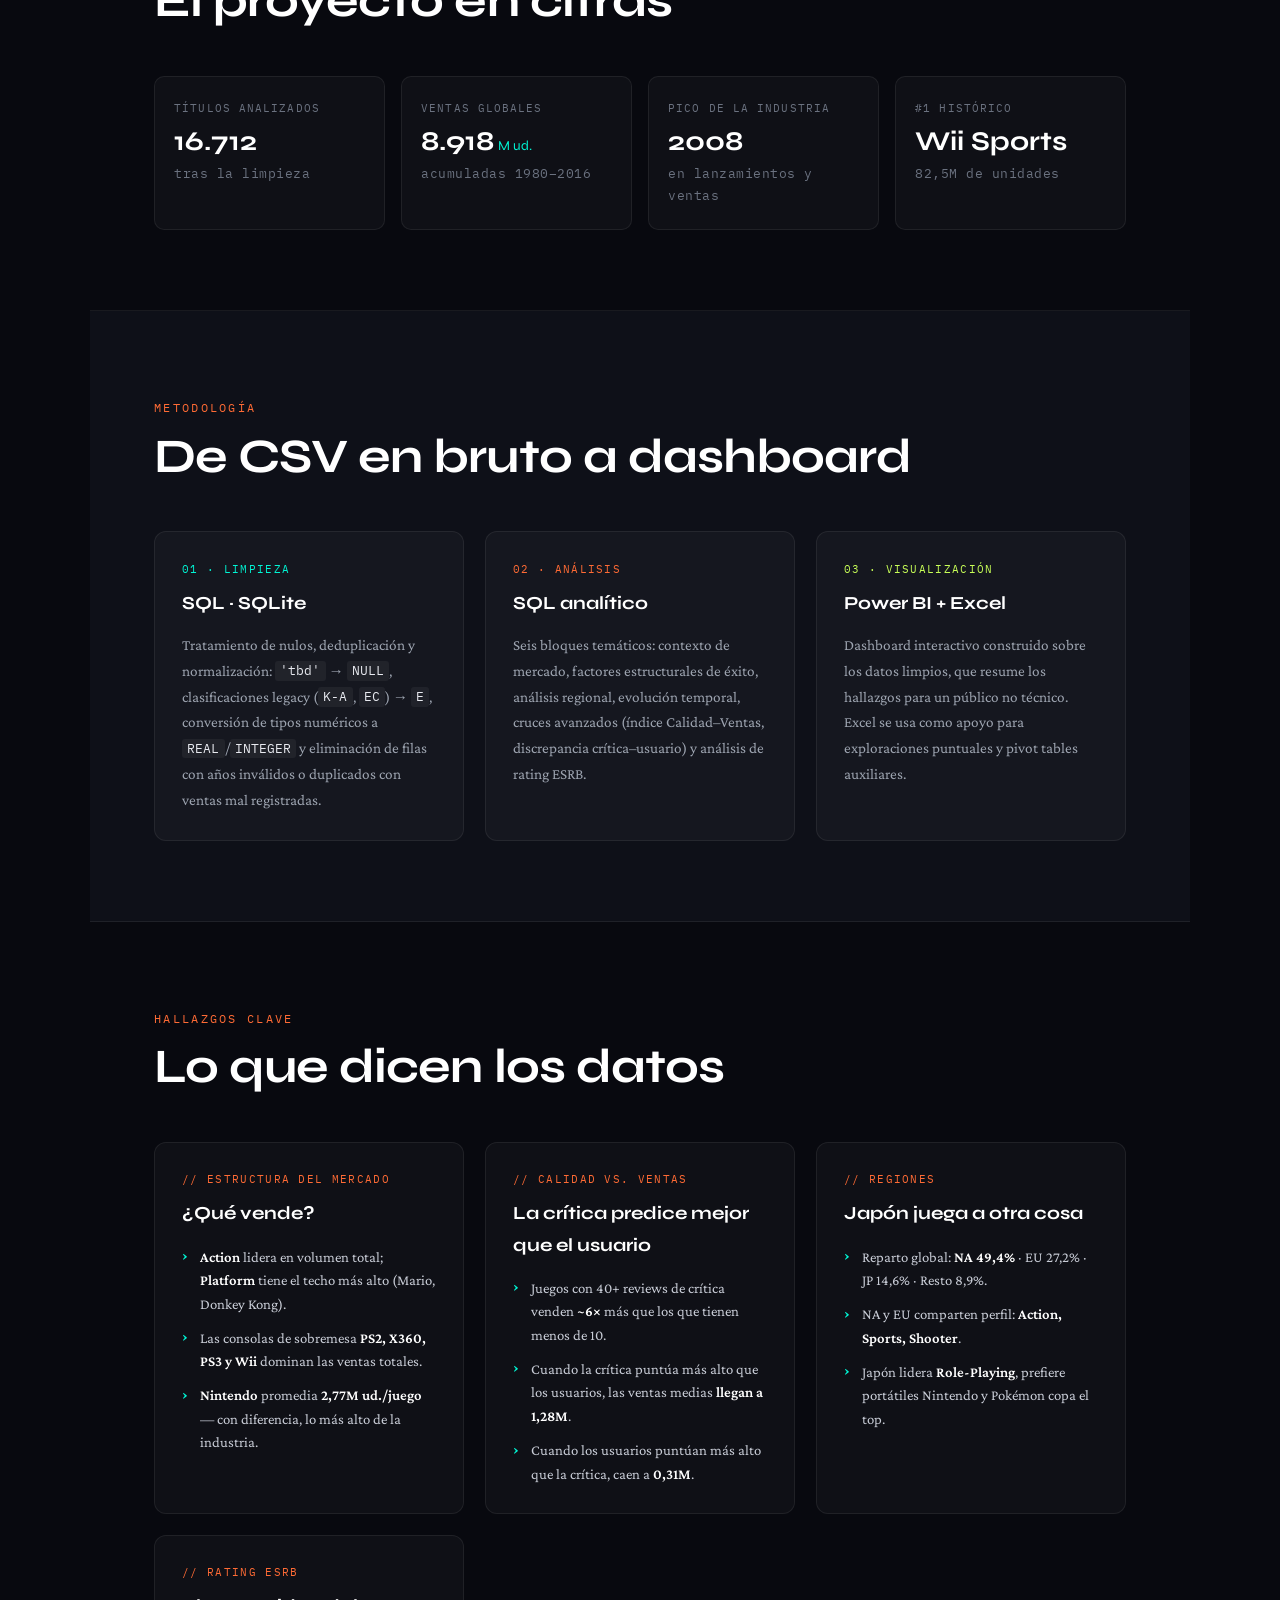
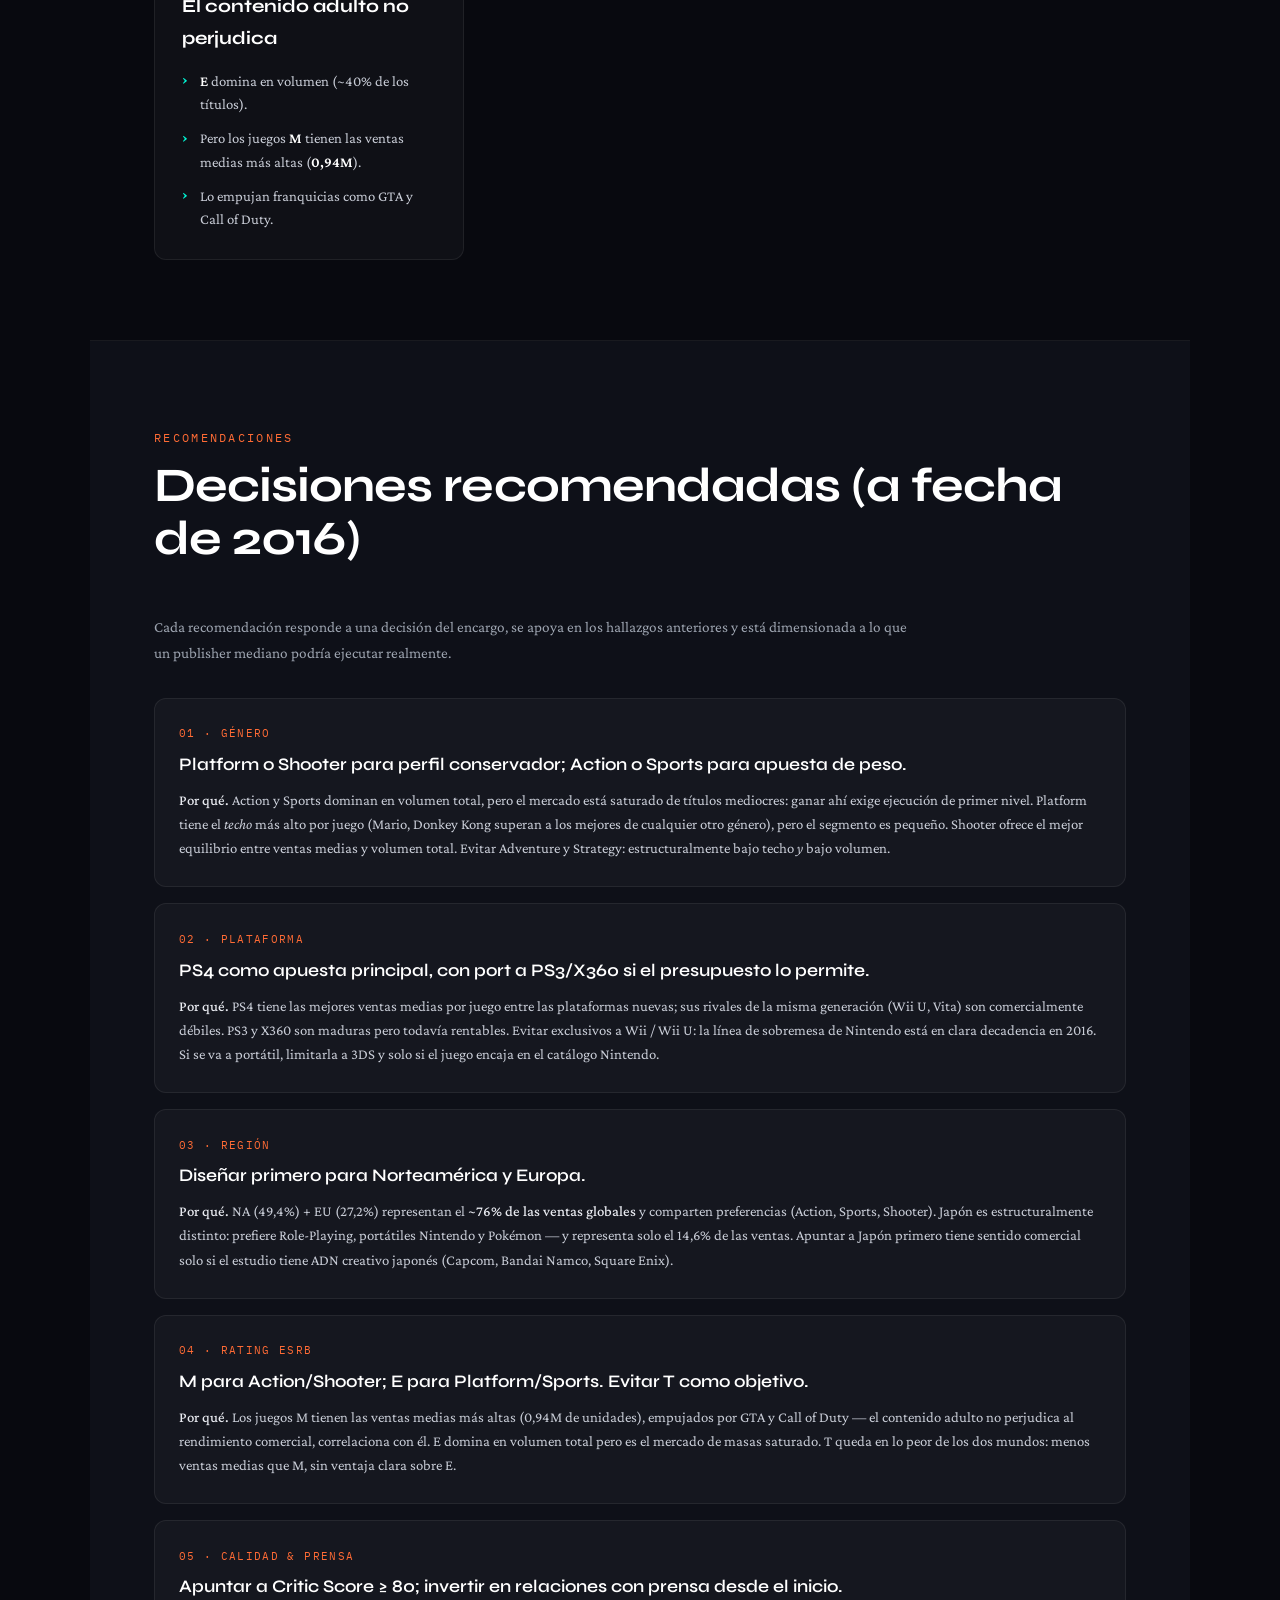
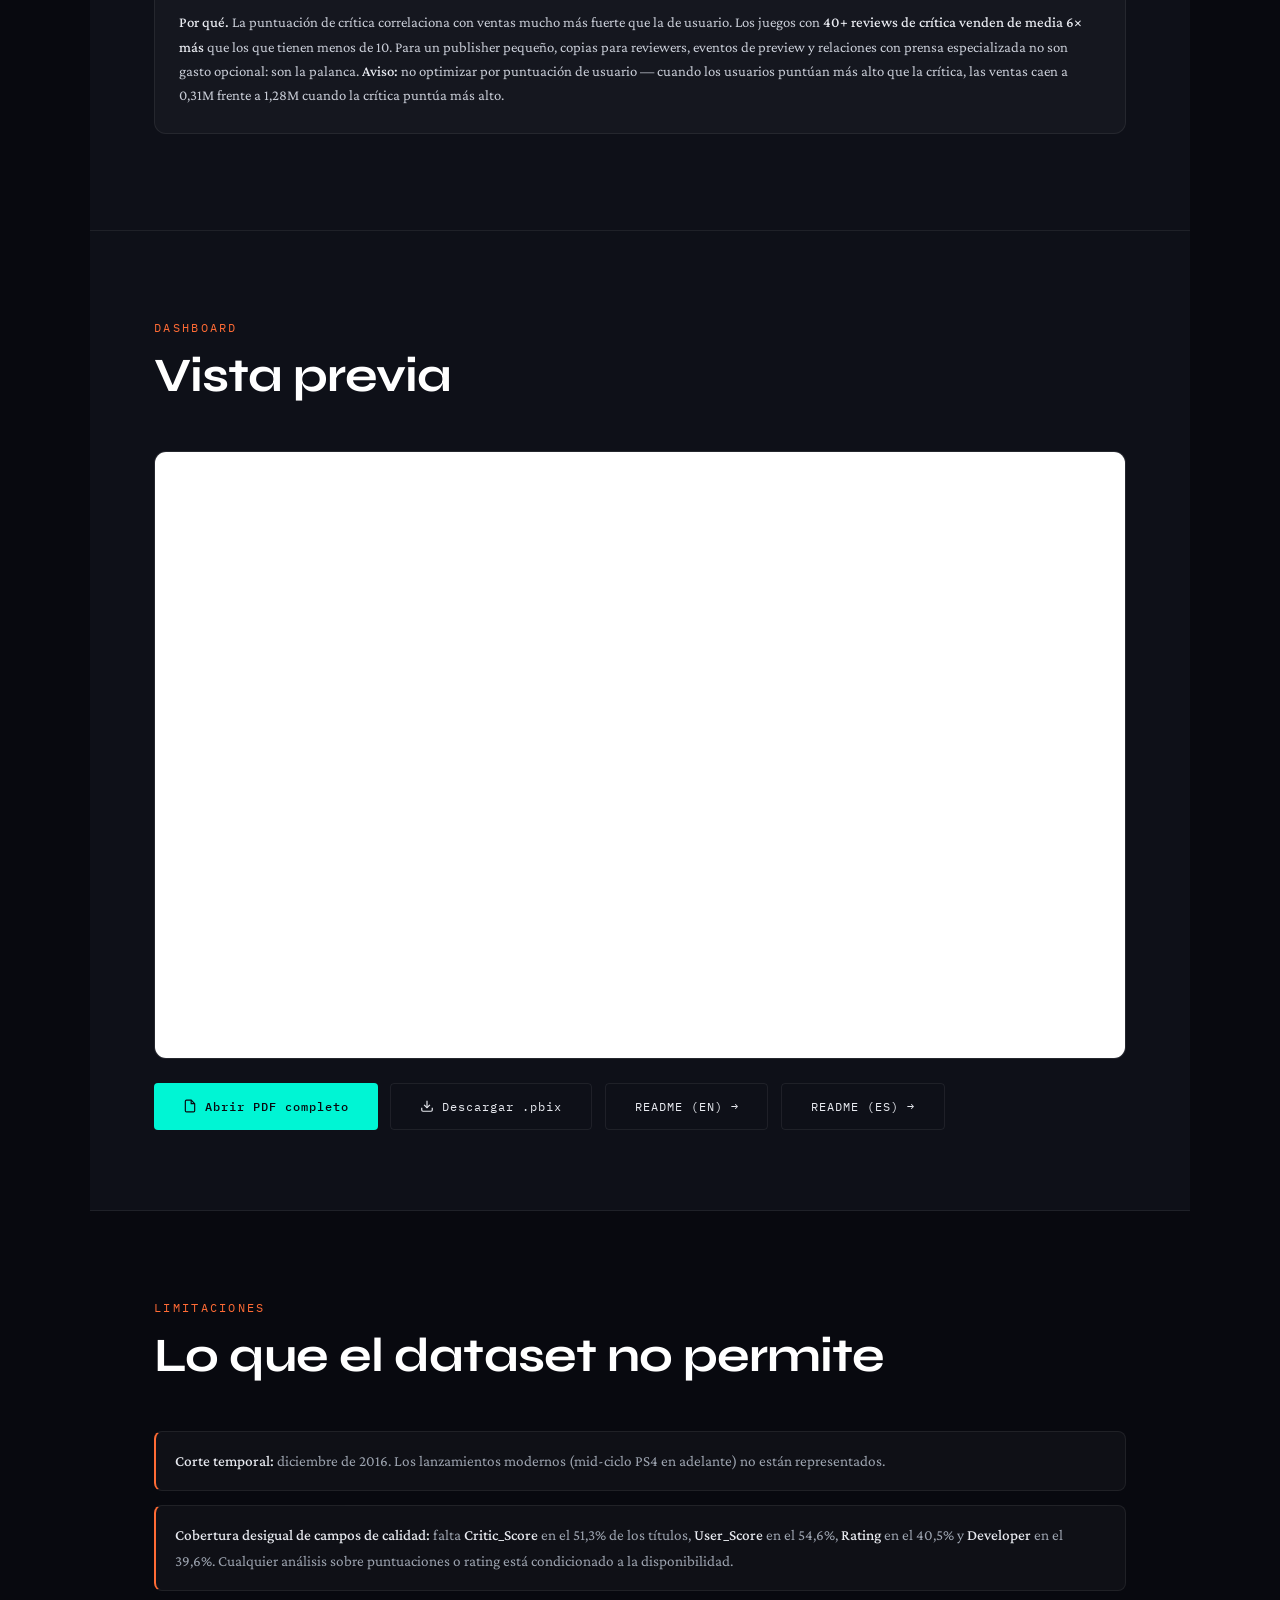
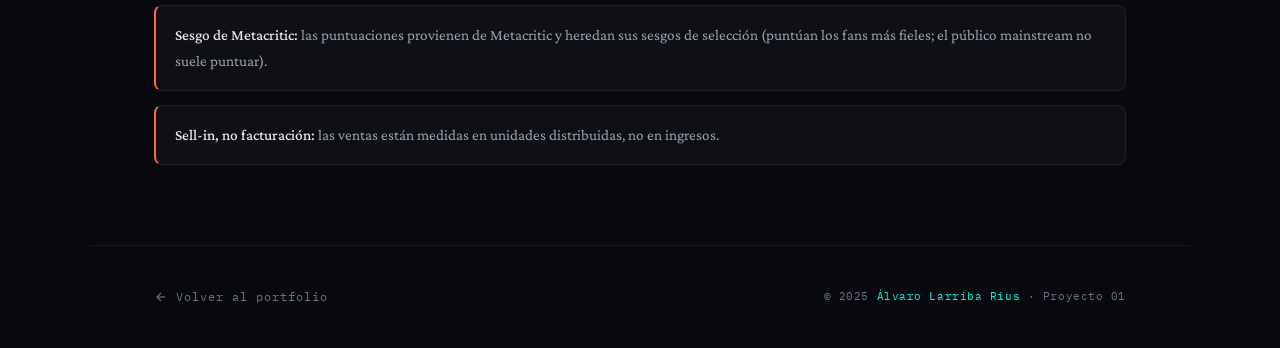
==== commit 62861de0: "recommendations" ====
--- a/projects/proyecto-1/index.html
+++ b/projects/proyecto-1/index.html
@@ -5,6 +5,22 @@
   <meta name="viewport" content="width=device-width, initial-scale=1.0" />
   <title>Video Game Sales Analysis (1980–2016) · Álvaro Larriba</title>
   <meta name="description" content="Análisis exploratorio del mercado global de videojuegos: 16.712 títulos, ~8.918M unidades vendidas. SQL + Power BI + Excel." />
+
+  <!-- Open Graph (LinkedIn, WhatsApp, Slack, Facebook…) -->
+  <meta property="og:type" content="article" />
+  <meta property="og:url" content="https://alvaro-larry.github.io/Portfolio/projects/proyecto-1/" />
+  <meta property="og:title" content="Video Game Sales Analysis (1980–2016) — Proyecto 01" />
+  <meta property="og:description" content="Análisis del mercado global de videojuegos sobre 16.712 títulos: SQL, Power BI y Excel. Qué vende, qué predice el éxito y cómo cambian las preferencias por región." />
+  <meta property="og:image" content="https://alvaro-larry.github.io/Portfolio/assets/images/og-image.jpg" />
+  <meta property="og:image:width" content="1920" />
+  <meta property="og:image:height" content="1080" />
+  <meta property="og:locale" content="es_ES" />
+
+  <!-- Twitter / X Card -->
+  <meta name="twitter:card" content="summary_large_image" />
+  <meta name="twitter:title" content="Video Game Sales Analysis (1980–2016)" />
+  <meta name="twitter:description" content="Análisis del mercado global de videojuegos sobre 16.712 títulos: SQL, Power BI y Excel." />
+  <meta name="twitter:image" content="https://alvaro-larry.github.io/Portfolio/assets/images/og-image.jpg" />
 
   <link rel="preconnect" href="https://fonts.googleapis.com" />
   <link rel="preconnect" href="https://fonts.gstatic.com" crossorigin />
@@ -218,6 +234,62 @@
     }
     .project-footer .footer-copy span { color: var(--cyan); }
 
+    /* Encargo (brief) */
+    .brief-context {
+      font-size: 1rem; color: #9ca3af; line-height: 1.75;
+      max-width: 720px; margin-bottom: 2rem;
+    }
+    .brief-grid {
+      display: grid;
+      grid-template-columns: repeat(auto-fit, minmax(260px, 1fr));
+      gap: 1rem;
+    }
+    .brief-item {
+      padding: 1.4rem 1.3rem;
+      background: var(--card); border: 1px solid var(--border);
+      border-radius: 10px; transition: border-color 0.2s, transform 0.2s;
+    }
+    .brief-item:hover { border-color: var(--cyan); transform: translateY(-2px); }
+    .brief-num {
+      font-family: 'IBM Plex Mono', monospace;
+      font-size: 0.7rem; letter-spacing: 0.12em; color: var(--cyan);
+      margin-bottom: 0.4rem;
+    }
+    .brief-decision {
+      font-family: 'Syne', sans-serif; font-size: 1.15rem;
+      font-weight: 700; color: #fff; margin-bottom: 0.5rem;
+    }
+    .brief-question {
+      font-size: 0.88rem; color: #9ca3af; line-height: 1.55;
+    }
+
+    /* Recomendaciones */
+    .rec-intro {
+      font-size: 0.95rem; color: #9ca3af; line-height: 1.7;
+      max-width: 760px; margin-bottom: 2rem;
+    }
+    .rec-card {
+      padding: 1.6rem 1.5rem;
+      background: var(--card); border: 1px solid var(--border);
+      border-radius: 12px; margin-bottom: 1rem;
+      transition: border-color 0.2s;
+    }
+    .rec-card:hover { border-color: var(--orange); }
+    .rec-num {
+      font-family: 'IBM Plex Mono', monospace;
+      font-size: 0.7rem; letter-spacing: 0.12em; text-transform: uppercase;
+      color: var(--orange); margin-bottom: 0.6rem;
+    }
+    .rec-recommend {
+      font-family: 'Syne', sans-serif; font-size: 1.1rem;
+      font-weight: 600; color: #fff; margin-bottom: 0.7rem;
+      line-height: 1.35;
+    }
+    .rec-why {
+      font-size: 0.92rem; color: #c8ccd6; line-height: 1.65;
+    }
+    .rec-why strong { color: var(--text); font-weight: 500; }
+
     /* Responsive */
     @media (max-width: 768px) {
       .project-hero { padding: 7rem 1.5rem 3rem; }
@@ -241,9 +313,10 @@
   <nav>
     <a href="../../index.html" class="nav-logo">álvaro.larriba<span style="color:var(--muted)">[ ]</span></a>
     <ul class="nav-links">
-      <li><a href="#overview">Resumen</a></li>
+      <li><a href="#brief">Encargo</a></li>
       <li><a href="#methodology">Metodología</a></li>
       <li><a href="#findings">Hallazgos</a></li>
+      <li><a href="#recommendations">Recomendaciones</a></li>
       <li><a href="#dashboard">Dashboard</a></li>
       <li><a href="../../index.html#projects" style="color:var(--cyan)">← Portfolio</a></li>
     </ul>
@@ -257,9 +330,9 @@
       <h1>Video Game<br>Sales <span class="accent">Analysis</span></h1>
       <div class="project-meta">1980 – 2016 · 16.712 títulos · ~8.918M unidades</div>
       <p class="project-lead">
-        Análisis exploratorio completo del mercado global de videojuegos: del CSV en bruto
-        a una base SQL limpia y un dashboard interactivo en Power BI. Una pregunta guía:
-        <strong style="color:var(--text)">¿qué hace que un videojuego tenga éxito comercial?</strong>
+        Análisis orientado a la decisión sobre el mercado global de videojuegos. Pregunta guía:
+        <strong style="color:var(--text)">¿en qué juego habría apostado un publisher de tamaño medio en 2016, y por qué?</strong>
+        Limpieza y análisis en SQL, dashboard en Power BI, exploración complementaria en Excel.
       </p>
       <div class="hero-tags">
         <span class="tag solid">SQL</span>
@@ -279,6 +352,42 @@
       </div>
     </section>
 
+    <!-- EL ENCARGO (BRIEF) -->
+    <section id="brief" class="project-section">
+      <div class="section-label">El encargo</div>
+      <h2>Cinco decisiones que tomar</h2>
+      <p class="brief-context">
+        Imagina que es finales de 2016 y diriges un publisher de videojuegos de tamaño medio, con presupuesto para apostar por un gran lanzamiento en los próximos 2-3 años. ¿Por dónde apuestas? Este análisis trata los 16.712 títulos del dataset como evidencia para informar cinco decisiones comerciales concretas.
+      </p>
+      <div class="brief-grid">
+        <div class="brief-item">
+          <div class="brief-num">01</div>
+          <div class="brief-decision">Género</div>
+          <div class="brief-question">¿Qué género maximiza las ventas esperadas para nuestro perfil de riesgo?</div>
+        </div>
+        <div class="brief-item">
+          <div class="brief-num">02</div>
+          <div class="brief-decision">Plataforma</div>
+          <div class="brief-question">¿Dónde publicamos — y en cuántas plataformas?</div>
+        </div>
+        <div class="brief-item">
+          <div class="brief-num">03</div>
+          <div class="brief-decision">Región</div>
+          <div class="brief-question">¿Para quién diseñamos primero: NA/EU, Japón, o todas las regiones?</div>
+        </div>
+        <div class="brief-item">
+          <div class="brief-num">04</div>
+          <div class="brief-decision">Rating ESRB</div>
+          <div class="brief-question">¿A qué franja de edad apuntamos?</div>
+        </div>
+        <div class="brief-item">
+          <div class="brief-num">05</div>
+          <div class="brief-decision">Calidad &amp; prensa</div>
+          <div class="brief-question">¿Cuánto destinamos a polish y a cobertura mediática?</div>
+        </div>
+      </div>
+    </section>
+
     <!-- OVERVIEW -->
     <section id="overview" class="project-section">
       <div class="section-label">Resumen</div>
@@ -393,6 +502,55 @@
           </ul>
         </div>
 
+      </div>
+    </section>
+
+    <!-- RECOMENDACIONES -->
+    <section id="recommendations" class="project-section" style="background: var(--bg2);">
+      <div class="section-label">Recomendaciones</div>
+      <h2>Decisiones recomendadas (a fecha de 2016)</h2>
+      <p class="rec-intro">
+        Cada recomendación responde a una decisión del encargo, se apoya en los hallazgos anteriores y está dimensionada a lo que un publisher mediano podría ejecutar realmente.
+      </p>
+
+      <div class="rec-card">
+        <div class="rec-num">01 · Género</div>
+        <div class="rec-recommend">Platform o Shooter para perfil conservador; Action o Sports para apuesta de peso.</div>
+        <div class="rec-why">
+          <strong>Por qué.</strong> Action y Sports dominan en volumen total, pero el mercado está saturado de títulos mediocres: ganar ahí exige ejecución de primer nivel. Platform tiene el <em>techo</em> más alto por juego (Mario, Donkey Kong superan a los mejores de cualquier otro género), pero el segmento es pequeño. Shooter ofrece el mejor equilibrio entre ventas medias y volumen total. Evitar Adventure y Strategy: estructuralmente bajo techo <em>y</em> bajo volumen.
+        </div>
+      </div>
+
+      <div class="rec-card">
+        <div class="rec-num">02 · Plataforma</div>
+        <div class="rec-recommend">PS4 como apuesta principal, con port a PS3/X360 si el presupuesto lo permite.</div>
+        <div class="rec-why">
+          <strong>Por qué.</strong> PS4 tiene las mejores ventas medias por juego entre las plataformas nuevas; sus rivales de la misma generación (Wii U, Vita) son comercialmente débiles. PS3 y X360 son maduras pero todavía rentables. Evitar exclusivos a Wii / Wii U: la línea de sobremesa de Nintendo está en clara decadencia en 2016. Si se va a portátil, limitarla a 3DS y solo si el juego encaja en el catálogo Nintendo.
+        </div>
+      </div>
+
+      <div class="rec-card">
+        <div class="rec-num">03 · Región</div>
+        <div class="rec-recommend">Diseñar primero para Norteamérica y Europa.</div>
+        <div class="rec-why">
+          <strong>Por qué.</strong> NA (49,4%) + EU (27,2%) representan el <strong>~76% de las ventas globales</strong> y comparten preferencias (Action, Sports, Shooter). Japón es estructuralmente distinto: prefiere Role-Playing, portátiles Nintendo y Pokémon — y representa solo el 14,6% de las ventas. Apuntar a Japón primero tiene sentido comercial solo si el estudio tiene ADN creativo japonés (Capcom, Bandai Namco, Square Enix).
+        </div>
+      </div>
+
+      <div class="rec-card">
+        <div class="rec-num">04 · Rating ESRB</div>
+        <div class="rec-recommend">M para Action/Shooter; E para Platform/Sports. Evitar T como objetivo.</div>
+        <div class="rec-why">
+          <strong>Por qué.</strong> Los juegos M tienen las ventas medias más altas (0,94M de unidades), empujados por GTA y Call of Duty — el contenido adulto no perjudica al rendimiento comercial, correlaciona con él. E domina en volumen total pero es el mercado de masas saturado. T queda en lo peor de los dos mundos: menos ventas medias que M, sin ventaja clara sobre E.
+        </div>
+      </div>
+
+      <div class="rec-card">
+        <div class="rec-num">05 · Calidad &amp; prensa</div>
+        <div class="rec-recommend">Apuntar a Critic Score ≥ 80; invertir en relaciones con prensa desde el inicio.</div>
+        <div class="rec-why">
+          <strong>Por qué.</strong> La puntuación de crítica correlaciona con ventas mucho más fuerte que la de usuario. Los juegos con <strong>40+ reviews de crítica venden de media 6× más</strong> que los que tienen menos de 10. Para un publisher pequeño, copias para reviewers, eventos de preview y relaciones con prensa especializada no son gasto opcional: son la palanca. <strong>Aviso:</strong> no optimizar por puntuación de usuario — cuando los usuarios puntúan más alto que la crítica, las ventas caen a 0,31M frente a 1,28M cuando la crítica puntúa más alto.
+        </div>
       </div>
     </section>
 
--- a/css/styles.css
+++ b/css/styles.css
@@ -267,6 +267,22 @@
       display: flex; align-items: center; gap: 0.4rem;
     }
     .project-link:hover { color: var(--cyan); border-color: var(--cyan); }
+
+    /* Clickable areas inside a project card */
+    .project-thumb-link {
+      display: block;
+      text-decoration: none;
+      color: inherit;
+      cursor: pointer;
+    }
+    .project-title-link {
+      color: inherit;
+      text-decoration: none;
+      transition: color 0.2s;
+    }
+    .project-title-link:hover { color: var(--cyan); }
+    .project-card:hover .project-title-link { color: var(--cyan); }
+
     .project-card.coming-soon { border-style: dashed; opacity: 0.4; pointer-events: none; }
 
     /* CONTACT */
